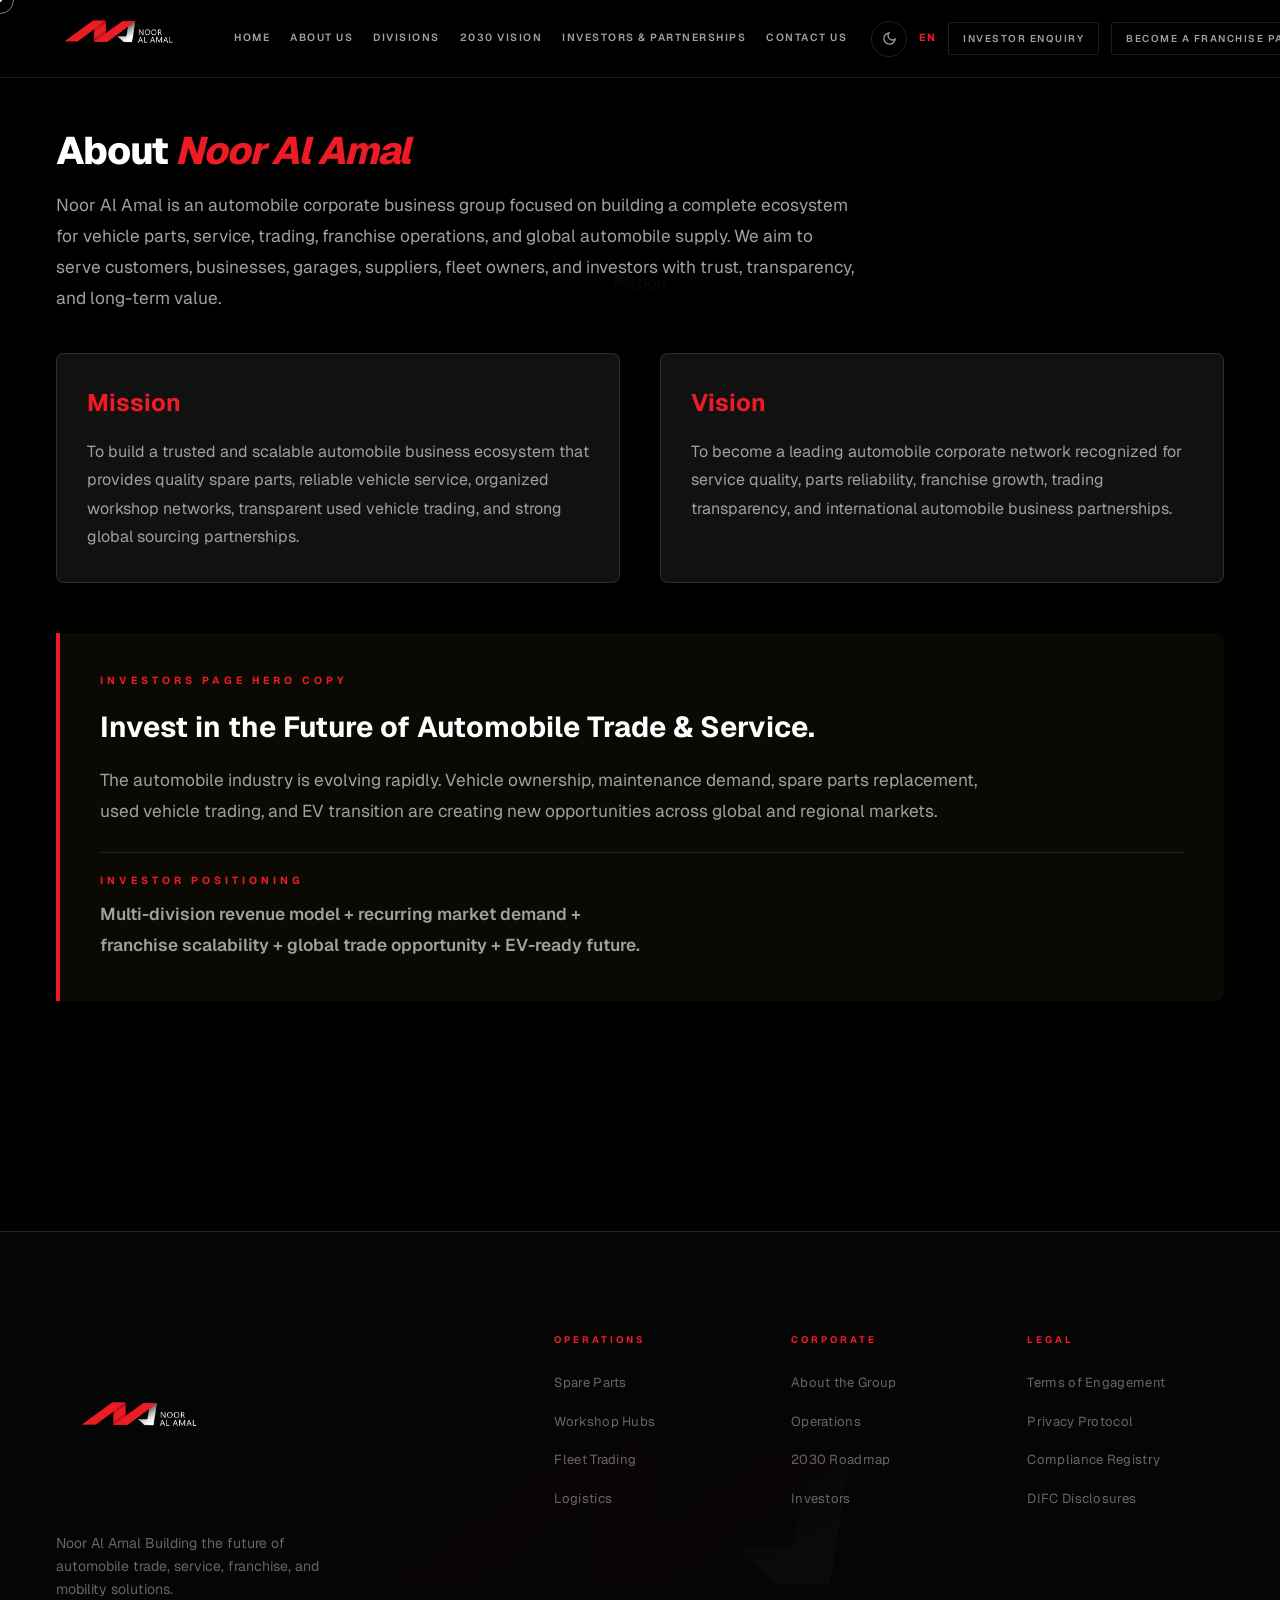
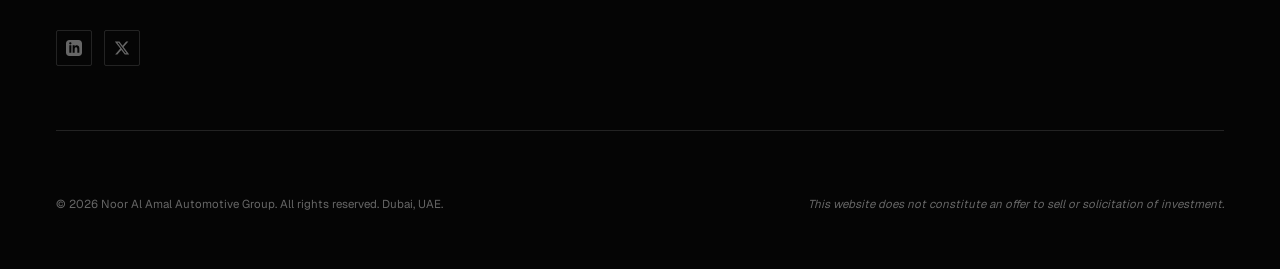
==== about.html @ 9d863a0e "contents" ====
<!DOCTYPE html>
<html lang="en" data-theme="dark">

<head>
    <meta charset="UTF-8">
    <meta name="viewport" content="width=device-width, initial-scale=1.0">
    <title>About Us | Noor Al Amal Automotive Group</title>
    <meta name="description"
        content="Noor Al Amal Automotive Group — an institutional-grade automotive enterprise. Spare parts, workshop, vehicle trading, and cross-border logistics. Dubai, UAE.">
    <meta name="keywords"
        content="Noor Al Amal, Automotive Group, Dubai UAE, Spare Parts, Workshop, Vehicle Trading, GCC Automotive, Investor Relations">
    <meta property="og:title" content="Noor Al Amal Automotive Group | Dubai, UAE">
    <meta property="og:description"
        content="Defining Automotive Excellence in the UAE — institutional-grade, investor-ready, GCC-scale.">
    <meta property="og:type" content="website">

    <!-- Google Fonts: Geist & Segoe UI Variable fallback -->
    <link rel="preconnect" href="https://fonts.googleapis.com">
    <link rel="preconnect" href="https://fonts.gstatic.com" crossorigin>
    <link href="https://fonts.googleapis.com/css2?family=Geist:wght@300;400;500;600;700;800&display=swap"
        rel="stylesheet">

    <!-- Bootstrap Icons -->
    <link rel="stylesheet" href="https://cdn.jsdelivr.net/npm/bootstrap-icons@1.11.3/font/bootstrap-icons.min.css">

    <link rel="stylesheet" href="https://cdn.jsdelivr.net/npm/swiper@11/swiper-bundle.min.css">

    <style>
        .hover-text-red {
            transition: color 0.3s;
        }

        .hover-text-red:hover {
            color: #ed1c24 !important;
            cursor: pointer;
        }
    </style>

    <link rel="stylesheet" href="css/style.css">

    <!-- Prevent flash of wrong theme -->
    <script>
        (function () {
            const t = localStorage.getItem('ana-theme') || 'dark';
            document.documentElement.setAttribute('data-theme', t);
        })();
    </script>
</head>

<body>

    <!-- Cursor -->
    <div id="cur-ring" class="cur-ring"></div>
    <div id="cur-dot" class="cur-dot"></div>

    <!-- Scroll Progress -->
    <div class="sprog">
        <div class="sprog-fill" id="sprog-fill"></div>
    </div>

    <!-- Fixed Watermark -->
    <div class="wm" aria-hidden="true"><img src="assets/images/noor logo svg-04.svg" alt="Logo"></div>

    <!-- ─────────────────────── NAVIGATION ─────────────────────── -->
    <header class="nav" id="nav">
        <div class="nav-inner">

            <a href="index.html" class="nav-logo" aria-label="Noor Al Amal Home">
                <img src="assets/images/noor-logo-dark.png" alt="ANA Logo" class="logo-mark dark-logo">
                <img src="assets/images/noor-logo-light.svg" alt="ANA Logo" class="logo-mark light-logo">
            </a>

            <nav class="nav-links" id="nav-links" role="navigation" aria-label="Main navigation">
                <a href="index.html" class="nl">Home</a>
                <a href="about.html" class="nl active">About Us</a>
                <a href="index.html#Divisions" class="nl">Divisions</a>
                <a href="index.html#excellence" class="nl">2030 Vision</a>
                <a href="index.html#investors" class="nl">Investors & Partnerships</a>
                <a href="index.html#contact" class="nl">Contact Us</a>
            </nav>

            <div class="nav-right">
                <button class="theme-btn" id="theme-btn" aria-label="Toggle theme">
                    <svg class="ic-moon" xmlns="http://www.w3.org/2000/svg" viewBox="0 0 24 24" width="15" height="15"
                        fill="none" stroke="currentColor" stroke-width="2">
                        <path d="M21 12.79A9 9 0 1 1 11.21 3 7 7 0 0 0 21 12.79z" />
                    </svg>
                    <svg class="ic-sun" xmlns="http://www.w3.org/2000/svg" viewBox="0 0 24 24" width="15" height="15"
                        fill="none" stroke="currentColor" stroke-width="2">
                        <circle cx="12" cy="12" r="5" />
                        <line x1="12" y1="1" x2="12" y2="3" />
                        <line x1="12" y1="21" x2="12" y2="23" />
                        <line x1="4.22" y1="4.22" x2="5.64" y2="5.64" />
                        <line x1="18.36" y1="18.36" x2="19.78" y2="19.78" />
                        <line x1="1" y1="12" x2="3" y2="12" />
                        <line x1="21" y1="12" x2="23" y2="12" />
                        <line x1="4.22" y1="19.78" x2="5.64" y2="18.36" />
                        <line x1="18.36" y1="5.64" x2="19.78" y2="4.22" />
                    </svg>
                </button>
                <div class="lang-sw" id="lang-sw">
                    <span class="l-active">EN</span>
                </div>
                <a href="index.html#investors" class="btn-nav">Investor Enquiry</a>
                <a href="index.html#contact" class="btn-nav">Become a Franchise Partner</a>
                <button class="burger" id="burger" aria-label="Menu" aria-expanded="false">
                    <span></span><span></span><span></span>
                </button>
            </div>

        </div>

        <!-- Mobile menu -->
        <div class="mob-menu" id="mob-menu" aria-hidden="true">
            <a href="index.html" class="mm-link">Home</a>
            <a href="about.html" class="mm-link">About Us</a>
            <a href="index.html#overview" class="mm-link">Overview</a>
            <a href="index.html#operations-about" class="mm-link">Operations</a>
            <a href="index.html#Divisions" class="mm-link">Divisions</a>
            <a href="index.html#excellence" class="mm-link">Performance</a>
            <a href="index.html#investors" class="mm-link">Investors & Partnerships</a>
            <a href="index.html#contact" class="mm-link">Contact</a>
            <div style="height: 1px; background: var(--border-2); margin: 10px 0;"></div>
            <a href="index.html#investors" class="mm-link">Investor Enquiry</a>
            <a href="index.html#contact" class="mm-link mm-cta">Become a Franchise Partner</a>
        </div>
    </header>

    <main style="min-height: 120vh; display: flex; flex-direction: column;">

        <!-- ═══════════════════════════════════════════════════════════
     ABOUT NOOR AL AMAL
═══════════════════════════════════════════════════════════ -->
        <section class="section about-sec section-pt-120" id="about" style="flex: 1;">
            <div class="container">
                <!-- About Us, Mission, Vision & Investors Added Section -->
                <div class="about-investors-content" style="margin-bottom: 80px;">
                    <div style="margin-bottom: 40px;">
                        <h2 class="sec-h2 "
                            style="font-size: clamp(2rem, 3vw, 2.8rem); margin-top: 10px; margin-bottom: 20px;">About
                            <em class="gold">Noor Al Amal</em>
                        </h2>
                        <p class="sec-body " style="max-width: 800px;">Noor Al Amal is an automobile corporate
                            business group focused on building a complete ecosystem for vehicle parts, service, trading,
                            franchise operations, and global automobile supply. We aim to serve customers, businesses,
                            garages, suppliers, fleet owners, and investors with trust, transparency, and long-term
                            value.</p>
                    </div>

                    <div style="display: flex; gap: 40px; flex-wrap: wrap; margin-bottom: 50px;">
                        <div class=" "
                            style="flex: 1; min-width: 300px; background: var(--card); border: 1px solid var(--border); border-radius: 8px; padding: 30px; box-shadow: 0 4px 20px rgba(0,0,0,0.2);">
                            <h3
                                style="color: var(--gold); font-size: 1.5rem; font-family: var(--f-display); margin-bottom: 15px;">
                                Mission</h3>
                            <p class="sec-body" style="font-size: 1rem;">To build a trusted and scalable automobile
                                business ecosystem that provides quality spare parts, reliable vehicle service,
                                organized workshop networks, transparent used vehicle trading, and strong global
                                sourcing partnerships.</p>
                        </div>
                        <div class=" "
                            style="flex: 1; min-width: 300px; background: var(--card); border: 1px solid var(--border); border-radius: 8px; padding: 30px; box-shadow: 0 4px 20px rgba(0,0,0,0.2);">
                            <h3
                                style="color: var(--gold); font-size: 1.5rem; font-family: var(--f-display); margin-bottom: 15px;">
                                Vision</h3>
                            <p class="sec-body" style="font-size: 1rem;">To become a leading automobile corporate
                                network recognized for service quality, parts reliability, franchise growth, trading
                                transparency, and international automobile business partnerships.</p>
                        </div>
                    </div>

                    <div class=" "
                        style="background: rgba(212, 175, 55, 0.05); border-left: 4px solid var(--gold); padding: 40px; border-radius: 0 8px 8px 0; margin-bottom: 40px;">
                        <div class="sec-label" style="margin-bottom: 15px;">Investors Page Hero Copy</div>
                        <h3 style="font-size: 1.8rem; font-family: var(--f-display); margin-bottom: 15px;">Invest in the
                            Future of Automobile Trade & Service.</h3>
                        <p class="sec-body" style="margin-bottom: 25px; max-width: 900px;">The automobile industry is
                            evolving rapidly. Vehicle ownership, maintenance demand, spare parts replacement, used
                            vehicle trading, and EV transition are creating new opportunities across global and regional
                            markets.</p>

                        <div style="padding-top: 20px; border-top: 1px solid rgba(255,255,255,0.1);">
                            <div class="sec-label" style="margin-bottom: 10px; color: var(--gold);">Investor Positioning
                            </div>
                            <p class="sec-body" style="font-weight: 600;">Multi-division revenue model + recurring
                                market demand + franchise scalability + global trade opportunity + EV-ready future.</p>
                        </div>
                    </div>
                </div>
            </div>
        </section>

    </main>

    <!-- ═══════════════════════════════════════════════════════════
     FOOTER
═══════════════════════════════════════════════════════════ -->
    <footer class="footer">
        <div class="footer-wm" aria-hidden="true"><img src="assets/images/logo.svg" alt="ANA Watermark"></div>
        <div class="container">
            <div class="footer-top">
                <div class="footer-brand">
                    <a href="index.html" class="nav-logo">
                        <img src="assets/images/noor-logo-dark.png" alt="ANA Logo" class="logo-mark dark-logo">
                        <img src="assets/images/noor-logo-light.svg" alt="ANA Logo" class="logo-mark light-logo">
                    </a>
                    <p class="footer-desc">Noor Al Amal Building the future of automobile trade, service, franchise,
                        and mobility solutions.
                    </p>
                    <div class="footer-socials">
                        <a href="#" aria-label="LinkedIn" class="soc">
                            <svg viewBox="0 0 24 24" width="16" height="16" fill="currentColor">
                                <path
                                    d="M19 0h-14c-2.761 0-5 2.239-5 5v14c0 2.761 2.239 5 5 5h14c2.762 0 5-2.239 5-5v-14c0-2.761-2.238-5-5-5zm-11 19h-3v-11h3v11zm-1.5-12.268c-.966 0-1.75-.79-1.75-1.764s.784-1.764 1.75-1.764 1.75.79 1.75 1.764-.783 1.764-1.75 1.764zm13.5 12.268h-3v-5.604c0-3.368-4-3.113-4 0v5.604h-3v-11h3v1.765c1.396-2.586 7-2.777 7 2.476v6.759z" />
                            </svg>
                        </a>
                        <a href="#" aria-label="X / Twitter" class="soc">
                            <svg viewBox="0 0 24 24" width="16" height="16" fill="currentColor">
                                <path
                                    d="M18.244 2.25h3.308l-7.227 8.26 8.502 11.24H16.17l-5.214-6.817L4.99 21.75H1.68l7.73-8.835L1.254 2.25H8.08l4.713 6.231zm-1.161 17.52h1.833L7.084 4.126H5.117z" />
                            </svg>
                        </a>
                    </div>
                </div>
                <div class="footer-links">
                    <div class="fc">
                        <h5>OPERATIONS</h5>
                        <ul>
                            <li><a href="#verticals">Spare Parts</a></li>
                            <li><a href="#verticals">Workshop Hubs</a></li>
                            <li><a href="#verticals">Fleet Trading</a></li>
                            <li><a href="#verticals">Logistics</a></li>
                        </ul>
                    </div>
                    <div class="fc">
                        <h5>CORPORATE</h5>
                        <ul>
                            <li><a href="#overview">About the Group</a></li>
                            <li><a href="#excellence">Operations</a></li>
                            <li><a href="#trajectory">2030 Roadmap</a></li>
                            <li><a href="#investors">Investors</a></li>
                        </ul>
                    </div>
                    <div class="fc">
                        <h5>LEGAL</h5>
                        <ul>
                            <li><a href="#">Terms of Engagement</a></li>
                            <li><a href="#">Privacy Protocol</a></li>
                            <li><a href="#">Compliance Registry</a></li>
                            <li><a href="#">DIFC Disclosures</a></li>
                        </ul>
                    </div>
                </div>
            </div>
            <div class="footer-bottom">
                <p>&copy; 2026 Noor Al Amal Automotive Group. All rights reserved. Dubai, UAE.</p>
                <p class="footer-legal">This website does not constitute an offer to sell or solicitation of investment.
                </p>
            </div>
        </div>
    </footer>
    <script src="https://cdn.jsdelivr.net/npm/@studio-freight/lenis@1.0.42/dist/lenis.min.js"></script>
    <script src="https://cdn.jsdelivr.net/npm/swiper@11/swiper-bundle.min.js"></script>
    <script src="https://cdn.jsdelivr.net/npm/chart.js"></script>
    <script src="js/main.js"></script>
</body>

</html>
---- css/style.css ----
/* ═══════════════════════════════════════════════════════════
   NOOR AL AMAL AUTOMOTIVE GROUP
   Premium Institutional Design System
   Reference: Toyota / BMW Group / Genesis / Lexus
═══════════════════════════════════════════════════════════ */

/* ─── GOOGLE FONTS FALLBACK IMPORT ─────────────────────── */
@import url('https://fonts.googleapis.com/css2?family=Inter:wght@300;400;500;600;700;800&family=Plus+Jakarta+Sans:wght@300;400;500;700;800&family=Manrope:wght@300;400;500;700;800&display=swap');

/* ─── DESIGN TOKENS ─────────────────────────────────────── */
:root {
    /* ── DARK THEME (DEFAULT) ── */
    --bg: #000000;
    /* Pure black */
    --bg2: #000000;
    --card: #111111;
    --glass: rgba(255, 255, 255, 0.04);
    --glass-b: rgba(255, 255, 255, 0.08);

    --text: #FFFFFF;
    --text-2: #A0A0A0;
    --text-3: #666666;

    --gold: #ED1C24;
    /* Red Pigment */
    --gold-d: #C1121C;
    /* Darker red */
    --gold-a: rgba(237, 28, 36, 0.15);
    --gold-aa: rgba(237, 28, 36, 0.08);

    --border: rgba(255, 255, 255, 0.12);
    --border-2: rgba(255, 255, 255, 0.06);

    /* Accent glows: red */
    --em: #ED1C24;
    --tl: #C1121C;
    --em-g: rgba(237, 28, 36, 0.6);
    --tl-g: rgba(193, 18, 28, 0.6);

    --chart-grad-1: #9e9e9e;
    --chart-grad-2: #ffffff;
    --cur-border: rgba(255, 255, 255, 0.5);
    --cur-bg: rgba(255, 255, 255, 0.1);

    /* Typography */
    --f-display: 'Geist', 'Segoe UI Variable', system-ui, sans-serif;
    --f-body: 'Geist', 'Segoe UI Variable', system-ui, sans-serif;

    /* Layout */
    --nav-h: 78px;
    --r: 2px;

    /* Easing */
    --ease: cubic-bezier(0.16, 1, 0.3, 1);
    --ease2: cubic-bezier(0.45, 0, 0.55, 1);
}

/* ─── LIGHT THEME ───────────────────────────────────────── */
[data-theme="light"] {
    --bg: #FFFFFF;
    --bg2: #F9F9FA;
    --card: #F2F3F5;
    --glass: rgba(255, 255, 255, 0.75);
    --glass-b: rgba(255, 255, 255, 0.9);

    --text: #111111;
    --text-2: #444444;
    --text-3: #888888;

    --border: rgba(0, 0, 0, 0.08);
    --border-2: rgba(0, 0, 0, 0.05);

    --em-g: rgba(237, 28, 36, 0.06);
    --tl-g: rgba(237, 28, 36, 0.04);

    --chart-grad-1: #888888;
    --chart-grad-2: #111111;
    --cur-border: rgba(17, 17, 17, 0.5);
    --cur-bg: rgba(17, 17, 17, 0.1);
}

/* ─── THEME TRANSITION ──────────────────────────────────── */
html {
    transition: background-color 0.45s ease;
}

body,
.nav,
.hero-bg,
.ov-sec,
.vt-sec,
.exc-sec,
.traj-sec,
.inv-sec,
.contact-sec,
.footer,
.kpi-card,
.tl-card,
.inv-panel,
.form-glass,
.ovs,
.oslide,
.vt-content-panel,
.oslide-body {
    transition: background-color 0.45s ease, border-color 0.4s ease, color 0.25s ease;
}

/* ─── BASE RESET ─────────────────────────────────────────── */
html.lenis, html.lenis body {
  height: auto;
}
.lenis.lenis-smooth {
  scroll-behavior: auto !important;
}
.lenis.lenis-smooth [data-lenis-prevent] {
  overscroll-behavior: contain;
}
.lenis.lenis-stopped {
  overflow: hidden;
}
.lenis.lenis-scrolling iframe {
  pointer-events: none;
}

*,
*::before,
*::after {
    box-sizing: border-box;
    margin: 0;
    padding: 0;
}

html {
    font-size: 16px;
    background: var(--bg);
    color: var(--text);
    font-family: var(--f-body);
    -webkit-font-smoothing: antialiased;
}

body {
    background: var(--bg);
    line-height: 1.6;
    overflow-x: hidden;
}

a {
    text-decoration: none;
    color: inherit;
}

ul {
    list-style: none;
}

button {
    font-family: inherit;
    cursor: pointer;
    border: none;
    background: none;
}

input,
select,
textarea {
    font-family: inherit;
}

img {
    display: block;
    max-width: 100%;
    height: auto;
}

::-webkit-scrollbar {
    width: 3px;
    height: 3px;
}

::-webkit-scrollbar-track {
    background: var(--bg);
}

::-webkit-scrollbar-thumb {
    background: var(--gold-d);
    border-radius: 2px;
}

[data-theme="light"] ::-webkit-scrollbar-thumb {
    background: rgba(0, 0, 0, 0.2);
}

/* ─── UTILITIES ──────────────────────────────────────────── */
.bi {
    font-size: 1.5em;
    /* Enlarges Bootstrap icons globally */
}

.gold {
    color: var(--gold);
}

.container {
    max-width: 1300px;
    margin: 0 auto;
    padding: 0 56px;
    position: relative;
    z-index: 3;
}

.section {
    padding: 150px 0;
    position: relative;
}

.sec-label {
    display: block;
    font-family: var(--f-display);
    font-size: 0.65rem;
    font-weight: 700;
    letter-spacing: 4px;
    text-transform: uppercase;
    color: var(--gold);
    margin-bottom: 16px;
}

.sec-h2 {
    font-family: var(--f-display);
    font-size: clamp(3rem, 5vw, 4.8rem);
    font-weight: 800;
    line-height: 1.05;
    letter-spacing: -0.03em;
    color: var(--text);
    margin-bottom: 22px;
}

.sec-body {
    font-size: 1.08rem;
    color: var(--text-2);
    line-height: 1.78;
    max-width: 560px;
}

/* ─── REVEAL ANIMATIONS ──────────────────────────────────── */
.reveal {
    opacity: 0;
    transform: translateY(36px);
    transition: opacity 1s var(--ease), transform 1s var(--ease);
}

.reveal.vis {
    opacity: 1;
    transform: translateY(0);
}

/* ─── BUTTONS ─────────────────────────────────────────────── */

/* Gold outline → gold fill on hover */
.btn-gold {
    display: inline-block;
    padding: 14px 36px;
    background: transparent;
    border: 2px solid var(--gold);
    color: var(--gold);
    font-family: var(--f-display);
    font-size: 0.72rem;
    font-weight: 700;
    letter-spacing: 2.5px;
    text-transform: uppercase;
    border-radius: var(--r);
    cursor: pointer;
    transition: background 0.3s ease, color 0.3s ease, box-shadow 0.3s ease, transform 0.2s ease;
    white-space: nowrap;
}

.btn-gold:hover {
    background: var(--gold);
    color: #000;
    box-shadow: 0 8px 32px rgba(237, 28, 36, 0.3);
    transform: translateY(-2px);
}

/* Ghost button */
.btn-ghost {
    display: inline-block;
    padding: 14px 36px;
    background: var(--glass);
    border: 1px solid var(--border-2);
    color: var(--text);
    font-family: var(--f-display);
    font-size: 0.72rem;
    font-weight: 600;
    letter-spacing: 2px;
    text-transform: uppercase;
    border-radius: var(--r);
    cursor: pointer;
    backdrop-filter: blur(8px);
    transition: border-color 0.25s, color 0.25s, background 0.25s, transform 0.2s;
}

.btn-ghost:hover {
    border-color: var(--gold);
    color: var(--gold);
    background: var(--gold-aa);
    transform: translateY(-2px);
}

/* Nav button */
.btn-nav {
    display: inline-block;
    padding: 8px 14px;
    border: 1px solid var(--border);
    color: var(--text-2);
    font-size: 0.62rem;
    font-weight: 600;
    letter-spacing: 1.5px;
    text-transform: uppercase;
    border-radius: var(--r);
    transition: border-color 0.2s, color 0.2s;
    white-space: nowrap;
}

.btn-nav:hover {
    border-color: var(--gold);
    color: var(--gold);
}

/* Text arrow link */
.btn-text-arrow {
    display: inline-flex;
    align-items: center;
    gap: 8px;
    font-size: 0.72rem;
    font-weight: 700;
    letter-spacing: 1.5px;
    text-transform: uppercase;
    color: var(--gold);
    border-bottom: 1px solid rgba(237, 28, 36, 0.35);
    /* Slight red instead of gold */
    padding-bottom: 3px;
    transition: border-color 0.2s, letter-spacing 0.2s;
}

.btn-text-arrow:hover {
    border-color: var(--gold);
    letter-spacing: 2px;
}

.btn-text-arrow span {
    transition: transform 0.2s;
}

.btn-text-arrow:hover span {
    transform: translateX(4px);
}

.btn-sub {
    width: 100%;
    text-align: center;
    padding: 16px;
}

/* ═══════════════════════════════════════════════════════════
   PRELOADER
═══════════════════════════════════════════════════════════ */
.preloader {
    position: fixed;
    inset: 0;
    background: #000;
    z-index: 9999;
    display: flex;
    align-items: center;
    justify-content: center;
    transition: opacity 0.85s ease, visibility 0.85s;
}

.preloader.gone {
    opacity: 0;
    visibility: hidden;
    pointer-events: none;
}

.pre-inner {
    text-align: center;
    width: 360px;
}

.pre-logo-mark {
    display: flex;
    align-items: center;
    justify-content: center;
    margin-bottom: 20px;
}

.pre-logo-hex {
    width: 80px;
    height: 80px;
    border: 1px solid rgba(237, 28, 36, 0.3);
    display: flex;
    align-items: center;
    justify-content: center;
    border-radius: var(--r);
    position: relative;
}

.pre-logo-hex::before {
    content: '';
    position: absolute;
    inset: -4px;
    border: 1px solid rgba(237, 28, 36, 0.1);
    border-radius: calc(var(--r) + 4px);
}

.pre-logo-hex {
    font-family: var(--f-display);
    font-size: 2.5rem;
    font-weight: 800;
    letter-spacing: 2px;
    color: var(--gold);
}

.pre-a,
.pre-a2 {
    color: var(--gold);
}

.pre-n {
    color: rgba(237, 28, 36, 0.5);
}

.pre-brand {
    font-family: var(--f-display);
    font-size: 0.85rem;
    font-weight: 800;
    letter-spacing: 6px;
    color: #fff;
    margin-bottom: 6px;
    text-transform: uppercase;
}

.pre-sub {
    font-size: 0.6rem;
    letter-spacing: 3px;
    color: #333;
    margin-bottom: 48px;
    text-transform: uppercase;
}

.pre-track {
    width: 100%;
    height: 1px;
    background: rgba(255, 255, 255, 0.05);
    margin-bottom: 14px;
    overflow: hidden;
}

.pre-fill {
    height: 100%;
    width: 0%;
    background: linear-gradient(90deg, var(--gold-d), var(--gold));
    transition: width 0.04s linear;
}

.pre-row {
    display: flex;
    justify-content: space-between;
    font-size: 0.6rem;
    letter-spacing: 2.5px;
    color: #333;
    text-transform: uppercase;
}

.pre-label {
    color: #222;
}

/* ═══════════════════════════════════════════════════════════
   CUSTOM CURSOR
═══════════════════════════════════════════════════════════ */
.cur-ring {
    width: 28px;
    height: 28px;
    border: 1px solid var(--cur-border);
    border-radius: 50%;
    position: fixed;
    pointer-events: none;
    z-index: 10000;
    transform: translate(-50%, -50%);
    transition: width 0.35s, height 0.35s, border-color 0.3s, background 0.3s;
    display: none;
}

.cur-dot {
    width: 4px;
    height: 4px;
    background: var(--text);
    border-radius: 50%;
    position: fixed;
    pointer-events: none;
    z-index: 10000;
    transform: translate(-50%, -50%);
    display: none;
}

@media (pointer:fine) {

    .cur-ring,
    .cur-dot {
        display: block;
    }

    * {
        cursor: none !important;
    }
}

.cur-ring.on {
    width: 46px;
    height: 46px;
    border-color: var(--text);
    background: var(--cur-bg);
}

/* ═══════════════════════════════════════════════════════════
   SCROLL PROGRESS
═══════════════════════════════════════════════════════════ */
.sprog {
    display: none;
    position: fixed;
    top: 0;
    left: 0;
    width: 100%;
    height: 2px;
    z-index: 9000;
    pointer-events: none;
}

.sprog-fill {
    height: 100%;
    width: 0%;
    background: linear-gradient(90deg, var(--gold-d), var(--gold));
}

/* ═══════════════════════════════════════════════════════════
   WATERMARK
═══════════════════════════════════════════════════════════ */
.wm {
    position: fixed;
    top: 50%;
    left: 50%;
    transform: translate(-50%, -50%);
    pointer-events: none;
    z-index: 0;
    user-select: none;
}

.wm img {
    height: min(28vw, 380px);
    width: auto;
    opacity: 0.032;
    mix-blend-mode: soft-light;
    display: block;
}

[data-theme="light"] .wm img {
    opacity: 0.045;
    mix-blend-mode: multiply;
}

/* ═══════════════════════════════════════════════════════════
   NAVIGATION
═══════════════════════════════════════════════════════════ */
.nav {
    position: fixed;
    top: 0;
    left: 0;
    width: 100%;
    height: var(--nav-h);
    z-index: 800;
    border-bottom: 1px solid var(--border);
    transition: height 0.4s var(--ease), background 0.5s ease,
        border-bottom 0.4s ease, backdrop-filter 0.5s ease;
}

.nav.glass-nav {
    height: 65px;
    background: rgba(10, 10, 10, 0.72);
    backdrop-filter: blur(24px) saturate(180%);
    border-bottom: 1px solid var(--border);
}

[data-theme="light"] .nav.glass-nav {
    background: rgba(247, 247, 245, 0.82);
    backdrop-filter: blur(24px) saturate(200%);
}

.nav-inner {
    width: 100%;
    margin: 0 auto;
    padding: 0 40px;
    height: 100%;
    display: flex;
    align-items: center;
    justify-content: space-between;
    gap: 24px;
}

/* Logo */
.nav-logo,
.footer .nav-logo {
    display: flex;
    align-items: center;
    /* gap: 14px; */
    flex-shrink: 0;
    text-decoration: none;

}

.logo-mark {
    height: 170px;
    width: auto;
    display: block;
    transition: transform 0.4s var(--ease);
}

.nav-logo .logo-mark {
    transform: none;
    transform-origin: left center;
}

.glass-nav .nav-logo .logo-mark {
    transform: none;
    height: 142px;
}

.light-logo {
    display: none;
}

[data-theme="light"] .light-logo {
    display: block;
}

[data-theme="light"] .dark-logo {
    display: none;
}

.logo-text {
    display: flex;
    flex-direction: column;
    line-height: 0.9;
}

.logo-text span {
    font-family: 'Montserrat', sans-serif;
    /* or your preferred font */
    font-size: 1.4rem;
    font-weight: 500;
    letter-spacing: 2px;
    color: var(--text);
    text-transform: uppercase;
}

[data-theme="dark"] .logo-text span {
    color: #fff;
}

[data-theme="light"] .logo-text span {
    color: #222;
}

.nav-logo-hex,
.footer .nav-logo-hex {
    width: 40px;
    height: 40px;
    border: 1.5px solid var(--gold);
    border-radius: var(--r);
    display: flex;
    align-items: center;
    justify-content: center;
    flex-shrink: 0;
}

.nav-logo-hex span,
.footer .nav-logo-hex span {
    font-family: var(--f-display);
    font-size: 1.35rem;
    font-weight: 800;
    color: var(--gold);
    line-height: 1;
}

.nav-logo-text,
.footer .nav-logo-text {
    display: flex;
    flex-direction: column;
    gap: 2px;
}

.nlb {
    font-family: var(--f-display);
    font-size: 0.75rem;
    font-weight: 800;
    letter-spacing: 2.5px;
    color: var(--text);
}

.nls {
    font-size: 0.5rem;
    letter-spacing: 2px;
    color: var(--text-3);
    text-transform: uppercase;
}

/* Nav links */
.nav-links {
    display: flex;
    align-items: center;
    gap: 20px;
}

.nl {
    font-family: var(--f-display);
    font-size: 0.65rem;
    font-weight: 600;
    letter-spacing: 1.5px;
    text-transform: uppercase;
    color: var(--text-2);
    position: relative;
    padding: 6px 0;
    transition: color 0.2s;
    white-space: nowrap;
}

.nl::after {
    content: '';
    position: absolute;
    bottom: 0;
    left: 0;
    width: 0;
    height: 1.5px;
    background: var(--gold);
    transition: width 0.3s var(--ease);
}

.nl:hover {
    color: var(--text);
}

.nl:hover::after {
    width: 100%;
}

.nav-right {
    display: flex;
    align-items: center;
    gap: 12px;
}

/* Theme toggle */
.theme-btn {
    width: 36px;
    height: 36px;
    border: 1px solid var(--border);
    border-radius: 50%;
    display: flex;
    align-items: center;
    justify-content: center;
    color: var(--text-2);
    transition: border-color 0.2s, color 0.2s, transform 0.3s;
}

.theme-btn:hover {
    border-color: var(--gold);
    color: var(--gold);
    transform: rotate(20deg);
}

.ic-sun {
    display: none;
}

[data-theme="light"] .ic-moon {
    display: none;
}

[data-theme="light"] .ic-sun {
    display: block;
}

/* Language switcher */
.lang-sw {
    display: flex;
    align-items: center;
    gap: 5px;
    font-family: var(--f-display);
    font-size: 0.65rem;
    font-weight: 700;
    letter-spacing: 1.5px;
    color: var(--text-3);
}

.l-active {
    color: var(--gold);
}


/* Burger */
.burger {
    display: none;
    flex-direction: column;
    gap: 5px;
    padding: 6px;
    flex-shrink: 0;
}

.burger span {
    display: block;
    width: 22px;
    height: 1.5px;
    background: var(--text);
    transition: transform 0.3s ease, opacity 0.3s ease;
}

.burger.active span:nth-child(1) {
    transform: rotate(45deg) translate(4.5px, 4.5px);
}

.burger.active span:nth-child(2) {
    opacity: 0;
}

.burger.active span:nth-child(3) {
    transform: rotate(-45deg) translate(4.5px, -4.5px);
}

/* Mobile menu */
.mob-menu {
    position: fixed;
    top: var(--nav-h);
    left: 0;
    width: 100%;
    background: rgba(10, 10, 10, 0.97);
    backdrop-filter: blur(24px);
    border-bottom: none;
    display: flex;
    flex-direction: column;
    padding: 0;
    max-height: 0;
    overflow: hidden;
    transition: max-height 0.5s var(--ease), padding 0.4s var(--ease);
    z-index: 790;
}

.mob-menu.open {
    max-height: calc(100vh - var(--nav-h));
    padding: 36px 56px 48px;
    border-bottom: 1px solid var(--border);
    overflow-y: auto;
}

[data-theme="light"] .mob-menu {
    background: rgba(247, 247, 245, 0.97);
}

.mm-link {
    font-family: var(--f-display);
    font-size: 1.4rem;
    font-weight: 700;
    letter-spacing: -0.01em;
    color: var(--text-2);
    padding: 14px 0;
    border-bottom: 1px solid var(--border-2);
    transition: color 0.2s;
}

.mm-link:hover {
    color: var(--gold);
}

.mm-cta {
    color: var(--gold);
    border-bottom: none;
    margin-top: 16px;
}

:root {
    --nav-height: 80px;
}

* {
    margin: 0;
    padding: 0;
    box-sizing: border-box;
}

.hero {
    min-height: 100vh;
    display: flex;
    align-items: center;
    position: relative;
    overflow: hidden;
    padding: var(--nav-height) 8% 0 8%;

    /* Background Gradient */
    background:
        linear-gradient(to bottom, transparent 70%, var(--bg) 100%),
        radial-gradient(circle at top right,
            rgba(255, 70, 0, 0.45),
            transparent 45%),
        radial-gradient(circle at bottom left,
            rgba(255, 70, 0, 0.2),
            transparent 45%),
        linear-gradient(135deg,
            #090909 0%,
            #130000 35%,
            #350000 70%,
            #5c0b01 100%);
}

[data-theme="light"] .hero {
    background:
        linear-gradient(to bottom, transparent 70%, var(--bg) 100%),
        linear-gradient(135deg, #e7e7e7 0%, #1f1f1f 100%);
}

/* Dark Overlay */
.hero-overlay {
    position: absolute;
    inset: 0;
    background:
        linear-gradient(to right,
            rgba(0, 0, 0, 0.85) 0%,
            rgba(0, 0, 0, 0.45) 40%,
            rgba(0, 0, 0, 0.05) 100%);
    z-index: 1;
}

[data-theme="light"] .hero-overlay {
    background:
        linear-gradient(to right,
            rgba(255, 255, 255, 0.95) 0%,
            rgba(255, 255, 255, 0.6) 40%,
            rgba(255, 255, 255, 0.1) 100%);
}

/* Hero Slideshow */
.hero-slideshow {
    position: absolute;
    top: 0;
    right: 0;
    bottom: 0;
    width: 55%;
    z-index: 1;
    overflow: hidden;
    pointer-events: none;
    -webkit-mask-image: linear-gradient(to right, transparent 0%, black 50%);
    mask-image: linear-gradient(to right, transparent 0%, black 50%);
}

@media (max-width: 768px) {
    .hero-slideshow {
        width: 100%;
        -webkit-mask-image: linear-gradient(to bottom, transparent 0%, black 60%);
        mask-image: linear-gradient(to bottom, transparent 0%, black 60%);
    }
}

.hero-slideshow .slide {
    position: absolute;
    inset: 0;
    background-size: cover;
    background-position: center;
    opacity: 0;
    animation: heroSlideshow 24s infinite;
    transform: scale(1);
}

.hero-slideshow .slide:nth-child(1) {
    animation-delay: 0s;
}

.hero-slideshow .slide:nth-child(2) {
    animation-delay: 6s;
}

.hero-slideshow .slide:nth-child(3) {
    animation-delay: 12s;
}

.hero-slideshow .slide:nth-child(4) {
    animation-delay: 18s;
}

@keyframes heroSlideshow {
    0% {
        opacity: 0;
        transform: scale(1);
    }

    10% {
        opacity: 0.5;
    }

    25% {
        opacity: 0.5;
    }

    35% {
        opacity: 0;
        transform: scale(1.05);
    }

    100% {
        opacity: 0;
        transform: scale(1.05);
    }
}

.hero-content {
    position: relative;
    z-index: 2;
    max-width: 700px;
    margin-left: 25px;
}

.hero-content h1 {
    color: white;
    font-size: clamp(1rem, 3vw, 3rem);
    line-height: 1.2;
    font-weight: 700;
    letter-spacing: -3px;
    transform: translateY(-40px);
}

[data-theme="light"] .hero-content h1 {
    color: #000000;
}

.hero-content h1 span {
    font-size: 0.45em;
    vertical-align: top;
}

.hero-content p {
    margin-top: 2rem;
    color: rgb(255, 255, 255);
    font-size: 1.2rem;
    line-height: 1.6;
    max-width: 600px;
}

.hero-actions {
    display: flex;
    flex-wrap: nowrap;
    justify-content: center;
    align-items: center;
    gap: 15px;
    margin-top: 40px;
}

.hero-actions a {
    white-space: nowrap;
}

.hero-actions .ha-btn-light {
    background: var(--text);
    color: var(--bg);
    font-weight: 700;
    border-color: var(--text);
}

.hero-actions .ha-btn-light:hover {
    background: transparent;
    color: var(--text);
}

.hero-actions .ha-btn-gold {
    background: var(--gold);
    color: var(--bg);
}

.hero-actions .ha-btn-gold:hover {
    background: transparent;
    color: var(--gold);
}

[data-theme="light"] .hero-content p {
    color: #444444;
}

@media (max-width: 768px) {
    .hero {
        background-position: 75% center;
        align-items: stretch;
        padding-top: 120px;
        padding-bottom: 60px;
    }

    .hero-content {
        display: flex;
        flex-direction: column;
        justify-content: space-between;
        width: 100%;
    }

    .hero-content h1 {
        font-size: clamp(2rem, 8vw, 3rem);
        letter-spacing: -1.5px;
        text-align: left;
        margin: 0;
    }

    .hero-content p {
        font-size: 0.9rem;
        text-align: center;
        margin: 0 auto;
    }
}



/* ═══════════════════════════════════════════════════════════
   OPERATIONAL CAROUSEL
═══════════════════════════════════════════════════════════ */
.ops-sec {
    padding-top: 60px;
    background: var(--bg2);
    overflow: hidden;
    position: relative;
}

.ops-sec::before {
    content: '';
    position: absolute;
    top: 0;
    left: 0;
    right: 0;
    height: 1px;
    background: linear-gradient(90deg, transparent, var(--border), transparent);
}

.ops-header {
    display: flex;
    justify-content: space-between;
    align-items: flex-end;
    margin-bottom: 16px;
}

/* Horizontal Scroll Wrappers */
.ops-horizontal-wrap {
    width: 100%;
    height: 100vh;
    display: flex;
    align-items: center;
    overflow: hidden;
}

.ops-horizontal-inner {
    position: relative;
    max-width: 1300px;
    margin: 0 auto;
    width: 100%;
    height: 100vh;
}

.oslide {
    position: absolute;
    top: 50%;
    left: 56px;
    transform: translateY(-50%);
    display: grid !important;
    grid-template-columns: 1fr 1fr;
    border: none;
    /* Removed border */
    background: black;
    height: 65vh;
    min-height: 520px;
    width: 80vw;
    max-width: 1100px;
    overflow: hidden;
    box-shadow: -15px 0 40px rgba(0, 0, 0, 0.7);
}

[data-theme="light"] .oslide {
    background: #ffffff !important;
    box-shadow: -15px 0 40px rgba(0, 0, 0, 0.08) !important;
    border: none !important;
    outline: none !important;
}

[data-theme="light"] .oslide-body {
    border: none !important;
    box-shadow: none !important;
    outline: none !important;
}

[data-theme="light"] .oslide-img {
    border: none !important;
    box-shadow: none !important;
    outline: none !important;
}

.oslide:first-child::before {
    content: '';
    position: absolute;
    top: 0;
    left: 0;
    width: 250px;
    height: 1px;
    background: linear-gradient(90deg, #ed1c24, transparent);
    z-index: 10;
}

.oslide:last-child::after {
    content: '';
    position: absolute;
    bottom: 0;
    right: 0;
    width: 350px;
    height: 1px;
    background: linear-gradient(90deg, transparent, #ed1c24);
    z-index: 10;
}

/* Cinematic image panels */
.oslide-img {
    width: 100%;
    height: 100%;
    object-fit: cover;
    transform: scale(0.9);

    position: relative;
    overflow: hidden;
}

.osi-overlay {
    position: absolute;
    inset: 0;
    background: linear-gradient(135deg, rgba(0, 0, 0, 0.5) 0%, rgba(0, 0, 0, 0.2) 100%);
    z-index: 1;
}

.osi-overlay img {
    width: 100%;
    height: 100%;
    object-fit: cover;
}

.osi-pattern {
    position: absolute;
    inset: 0;
    z-index: 0;
}

.osi-label {
    position: absolute;
    top: 24px;
    left: 24px;
    z-index: 2;
    font-family: var(--f-display);
    font-size: 0.6rem;
    font-weight: 700;
    letter-spacing: 3px;
    color: var(--gold);
    text-transform: uppercase;
    border: 1px solid rgba(237, 28, 36, 0.3);
    padding: 5px 12px;
    border-radius: 100px;
    background: rgba(10, 10, 10, 0.6);
    backdrop-filter: blur(8px);
}

/* Slide image atmospheres */
.osi-1 {
    background: #080C0A;
    background-image:
        radial-gradient(ellipse at 30% 40%, rgba(15, 61, 54, 0.7) 0%, transparent 55%),
        radial-gradient(ellipse at 75% 70%, rgba(237, 28, 36, 0.15) 0%, transparent 50%),
        repeating-linear-gradient(0deg, transparent, transparent 54px, rgba(237, 28, 36, 0.025) 54px, rgba(237, 28, 36, 0.025) 55px),
        repeating-linear-gradient(90deg, transparent, transparent 54px, rgba(237, 28, 36, 0.025) 54px, rgba(237, 28, 36, 0.025) 55px);
}

.osi-1::after {
    content: '◈';
    position: absolute;
    bottom: 24px;
    right: 28px;
    z-index: 0;
    font-size: 7rem;
    color: rgba(237, 28, 36, 0.06);
}

.osi-2 {
    background: #09090F;
    background-image:
        radial-gradient(ellipse at 60% 30%, rgba(18, 60, 68, 0.7) 0%, transparent 55%),
        radial-gradient(ellipse at 25% 75%, rgba(237, 28, 36, 0.12) 0%, transparent 50%),
        repeating-linear-gradient(60deg, transparent, transparent 40px, rgba(255, 255, 255, 0.012) 40px, rgba(255, 255, 255, 0.012) 41px);
}

.osi-2::after {
    content: '⚙';
    position: absolute;
    bottom: 24px;
    right: 28px;
    z-index: 0;
    font-size: 6rem;
    color: rgba(237, 28, 36, 0.06);
}

.osi-3 {
    background: #080C08;
    background-image:
        radial-gradient(ellipse at 40% 50%, rgba(15, 61, 54, 0.55) 0%, transparent 55%),
        radial-gradient(ellipse at 80% 20%, rgba(237, 28, 36, 0.18) 0%, transparent 50%);
}

.osi-3::after {
    content: '◆';
    position: absolute;
    bottom: 24px;
    right: 28px;
    z-index: 0;
    font-size: 6rem;
    color: rgba(237, 28, 36, 0.07);
}

.osi-4 {
    background: #080A0C;
    background-image:
        radial-gradient(ellipse at 50% 60%, rgba(18, 60, 68, 0.6) 0%, transparent 55%),
        radial-gradient(ellipse at 20% 20%, rgba(237, 28, 36, 0.12) 0%, transparent 50%),
        repeating-linear-gradient(90deg, transparent, transparent 70px, rgba(255, 255, 255, 0.01) 70px, rgba(255, 255, 255, 0.01) 71px);
}

.osi-4::after {
    content: '⊕';
    position: absolute;
    bottom: 24px;
    right: 28px;
    z-index: 0;
    font-size: 6rem;
    color: rgba(237, 28, 36, 0.07);
}

.osi-5 {
    background: #070A0F;
    background-image:
        radial-gradient(ellipse at 35% 35%, rgba(18, 60, 68, 0.65) 0%, transparent 55%),
        radial-gradient(ellipse at 70% 75%, rgba(237, 28, 36, 0.14) 0%, transparent 50%),
        repeating-linear-gradient(15deg, transparent, transparent 80px, rgba(255, 255, 255, 0.012) 80px, rgba(255, 255, 255, 0.012) 81px);
}

.osi-5::after {
    content: '↗';
    position: absolute;
    bottom: 24px;
    right: 28px;
    z-index: 0;
    font-size: 6rem;
    color: rgba(237, 28, 36, 0.07);
}

/* Slide content */
.oslide-body {
    padding: 56px 52px;
    display: flex;
    flex-direction: column;
    justify-content: space-between;
    gap: 0;
}

.oslide-tag {
    font-family: var(--f-display);
    font-size: 0.6rem;
    font-weight: 700;
    letter-spacing: 3px;
    text-transform: uppercase;
    color: var(--gold);
    display: block;
    margin-bottom: 16px;
}

.oslide-title {
    font-family: var(--f-display);
    font-size: clamp(1.8rem, 2.5vw, 2.6rem);
    font-weight: 800;
    line-height: 1.1;
    letter-spacing: -0.03em;
    color: var(--text);
    margin-bottom: 20px;
    flex: 1;
}

.oslide-text {
    font-size: 0.95rem;
    color: var(--text-2);
    line-height: 1.72;
    margin-bottom: 28px;
}



.oslide-metrics {
    display: flex;
    gap: 32px;
    padding: 24px 0;
    border-top: 1px solid var(--border);
    margin-bottom: 28px;
}

.osm {
    display: flex;
    flex-direction: column;
    gap: 4px;
}

.osm-n {
    font-family: var(--f-display);
    font-size: 1.5rem;
    font-weight: 800;
    color: var(--gold);
    letter-spacing: -0.02em;
}

.osm-l {
    font-size: 0.62rem;
    letter-spacing: 1.5px;
    text-transform: uppercase;
    color: var(--text-3);
}

/* Swiper pagination */
.ops-pag {
    margin-top: 32px !important;
    text-align: left !important;
}

.ops-pag .swiper-pagination-bullet {
    width: 28px;
    height: 2px;
    border-radius: 1px;
    opacity: 1;
    background: var(--border);
    margin: 0 4px !important;
}

.ops-pag .swiper-pagination-bullet-active {
    background: var(--gold);
    width: 52px;
}

/* ═══════════════════════════════════════════════════════════
   COMPANY OVERVIEW
═══════════════════════════════════════════════════════════ */
.ov-sec {
    background: var(--bg);
    overflow: hidden;
    min-height: 100vh;
    display: flex;
    align-items: center;
    padding: 40px 0;
}

.sec-glow-em {
    position: absolute;
    top: 10%;
    left: -10%;
    width: 50vw;
    height: 50vw;
    max-width: 600px;
    max-height: 600px;
    background: radial-gradient(circle, var(--em-g) 0%, transparent 70%);
    border-radius: 50%;
    pointer-events: none;
    z-index: 0;
}

.sec-glow-tl {
    position: absolute;
    top: 2%;
    right: -10%;
    width: 40vw;
    height: 40vw;
    max-width: 500px;
    max-height: 500px;
    background: radial-gradient(circle, var(--tl-g) 0%, transparent 70%);
    border-radius: 50%;
    pointer-events: none;
    z-index: 0;
}

.ov-layout {
    display: grid;
    grid-template-columns: 1.15fr 1fr;
    gap: 100px;
    align-items: stretch;
}

.ov-left {
    order: 2;
}

.ov-right {
    order: 1;
}

.ov-left .sec-body {
    margin-bottom: 40px;
}

.ov-stats {
    display: grid;
    grid-template-columns: 1fr 1fr;
    grid-auto-rows: 1fr;
    height: 100%;
    gap: 0;
    background: transparent;
    border: none;
}

@media (min-width: 1201px) {
    .ov-stats {
        margin-left: -32px;
    }
}

.ovs {
    background: var(--card);
    padding: 24px 28px;
    transition: background 0.25s;
    position: relative;
}

.ovs::before {
    content: "";
    position: absolute;
    inset: 0;
    pointer-events: none;

    --dash-color: var(--border);
    --dash-step: 14px;

    background-image:
        linear-gradient(to right, var(--dash-color) 50%, transparent 50%),
        linear-gradient(to right, var(--dash-color) 50%, transparent 50%),
        linear-gradient(to bottom, var(--dash-color) 50%, transparent 50%),
        linear-gradient(to bottom, var(--dash-color) 50%, transparent 50%);
    background-position: 0px top, 0px bottom, left 0px, right 0px;
    background-repeat: repeat-x, repeat-x, repeat-y, repeat-y;
    background-size: var(--dash-step) 1px, var(--dash-step) 1px, 1px var(--dash-step), 1px var(--dash-step);
    animation: moving-dashes 1s linear infinite;
    z-index: 1;
}

.ovs:hover {
    background: var(--bg2);
}

.ovs-n {
    font-family: var(--f-display);
    font-size: 3rem;
    font-weight: 800;
    line-height: 1;
    margin-bottom: 12px;
    letter-spacing: -0.03em;
}

.ovs-label {
    font-family: var(--f-display);
    font-size: 0.72rem;
    font-weight: 700;
    letter-spacing: 1.5px;
    color: var(--text);
    margin-bottom: 10px;
    text-transform: uppercase;
}

.ovs-body {
    font-size: 0.85rem;
    color: var(--text-2);
    line-height: 1.55;
}

/* ═══════════════════════════════════════════════════════════
   OUR DIVISIONS
═══════════════════════════════════════════════════════════ */
.divisions-sec {
    padding: 100px 0;
    background: var(--bg);
}

.div-header {
    font-family: var(--f-display);
    font-size: clamp(1.0rem, 2vw, 1.5rem);
    font-weight: 500;
    color: var(--text);
    margin-bottom: 40px;
    letter-spacing: -0.02em;
}

.div-list {
    display: flex;
    flex-direction: column;
}

.div-item {
    display: block;
    text-decoration: none;
    padding: 30px 0;
    border-top: 1px solid var(--border);
    transition: all 0.3s ease;
}

.div-item:last-child {
    border-bottom: 1px solid var(--border);
}

.div-item h3 {
    font-family: var(--f-display);
    font-size: clamp(2.5rem, 6vw, 3.5rem);
    font-weight: 700;
    color: var(--text);
    margin: 0;
    letter-spacing: -0.03em;
    transition: color 0.3s ease, transform 0.3s ease;
}

.div-item:hover h3 {
    color: var(--gold);
    transform: translateX(20px);
}

/* ═══════════════════════════════════════════════════════════
   BUSINESS VERTICALS
═══════════════════════════════════════════════════════════ */
.vt-sec {
    padding: 80px 0 0;
    background: var(--bg2);
    overflow: hidden;
}

.vt-sec>.container {
    padding-bottom: 80px;
}

.vt-row {
    display: grid;
    grid-template-columns: 1fr 1fr;
    min-height: 620px;
    border-top: 1px solid var(--border);
}

.vt-row-rev {
    direction: rtl;
}

.vt-row-rev>* {
    direction: ltr;
}

/* Image panels */
.vt-img-panel {
    position: relative;
    overflow: hidden;
    display: flex;
    align-items: flex-end;
    padding: 36px;
}

.vip-inner {
    position: absolute;
    inset: 0;
    z-index: 2;
    display: flex;
    flex-direction: column;
    justify-content: space-between;
    padding: 36px;
}

.vip-grid-pattern {
    position: absolute;
    inset: 0;
    z-index: 0;
    background-image:
        repeating-linear-gradient(0deg, transparent, transparent 55px, rgba(237, 28, 36, 0.03) 55px, rgba(237, 28, 36, 0.03) 56px),
        repeating-linear-gradient(90deg, transparent, transparent 55px, rgba(237, 28, 36, 0.03) 55px, rgba(237, 28, 36, 0.03) 56px);
}

.vip-grid-pattern img {
    width: 100%;
    height: 100%;
    object-fit: cover;
}

.vip-glow {
    position: absolute;
    inset: 0;
    z-index: 0;
}

.vip-tag {
    font-family: var(--f-display);
    font-size: 0.6rem;
    font-weight: 700;
    letter-spacing: 3px;
    text-transform: uppercase;
    color: var(--gold);
    border: 1px solid rgba(237, 28, 36, 0.3);
    padding: 6px 14px;
    border-radius: 100px;
    background: rgba(10, 10, 10, 0.65);
    backdrop-filter: blur(8px);
    width: fit-content;
    z-index: 1;
}

.vip-num {
    font-family: var(--f-display);
    font-size: 7rem;
    font-weight: 800;
    line-height: 1;
    letter-spacing: -0.05em;
    opacity: 0.12;
    z-index: 1;
    align-self: flex-end;
}

[data-theme="light"] .vip-num {
    opacity: 0.08;
}

.vip-1 {
    background: #08100D;
    background-image:
        radial-gradient(ellipse at 30% 50%, rgba(15, 61, 54, 0.8) 0%, transparent 60%),
        radial-gradient(ellipse at 80% 20%, rgba(237, 28, 36, 0.2) 0%, transparent 50%);
}

.vip-1 .vip-glow {
    background: radial-gradient(ellipse at 20% 70%, rgba(18, 60, 68, 0.5) 0%, transparent 60%);
}

.vip-2 {
    background: #080A10;
    background-image:
        radial-gradient(ellipse at 65% 35%, rgba(18, 60, 68, 0.8) 0%, transparent 60%),
        radial-gradient(ellipse at 20% 70%, rgba(237, 28, 36, 0.15) 0%, transparent 50%);
}

.vip-2 .vip-glow {
    background: radial-gradient(ellipse at 70% 60%, rgba(15, 61, 54, 0.4) 0%, transparent 55%);
}

.vip-3 {
    background: #090D09;
    background-image:
        radial-gradient(ellipse at 40% 40%, rgba(15, 61, 54, 0.7) 0%, transparent 60%),
        radial-gradient(ellipse at 75% 65%, rgba(237, 28, 36, 0.18) 0%, transparent 50%);
}

.vip-3 .vip-glow {
    background: radial-gradient(ellipse at 50% 20%, rgba(18, 60, 68, 0.45) 0%, transparent 55%);
}

.vip-4 {
    background: #080A0F;
    background-image:
        radial-gradient(ellipse at 55% 55%, rgba(18, 60, 68, 0.75) 0%, transparent 60%),
        radial-gradient(ellipse at 25% 25%, rgba(237, 28, 36, 0.16) 0%, transparent 50%);
}

.vip-4 .vip-glow {
    background: radial-gradient(ellipse at 30% 70%, rgba(15, 61, 54, 0.45) 0%, transparent 55%);
}

/* Content panels */
.vt-content-panel {
    display: flex;
    align-items: center;
    background: var(--bg);
}

.vt-row-rev .vt-content-panel {
    border-left: none;
}

.vcp-inner {
    padding: 80px 8vw;
    max-width: 600px;
}

.vcp-tag {
    display: block;
    font-family: var(--f-display);
    font-size: 0.6rem;
    font-weight: 700;
    letter-spacing: 3px;
    text-transform: uppercase;
    color: var(--gold);
    margin-bottom: 14px;
}

.vcp-h3 {
    font-family: var(--f-display);
    font-size: clamp(2.2rem, 3.5vw, 3rem);
    font-weight: 800;
    line-height: 1.05;
    letter-spacing: -0.035em;
    color: var(--text);
    margin-bottom: 20px;
}

.vcp-body {
    font-size: 0.97rem;
    color: var(--text-2);
    line-height: 1.75;
    margin-bottom: 32px;
}

.vcp-metrics {
    display: flex;
    gap: 28px;
    flex-wrap: wrap;
    padding: 28px 0;
    border-top: 1px solid var(--border);
    border-bottom: 1px solid var(--border);
    margin-bottom: 36px;
}

.vcm {
    display: flex;
    flex-direction: column;
    gap: 4px;
}

.vcm-n {
    font-family: var(--f-display);
    font-size: 1.5rem;
    font-weight: 800;
    color: var(--gold);
    letter-spacing: -0.02em;
}

.vcm-l {
    font-size: 0.6rem;
    letter-spacing: 1.5px;
    text-transform: uppercase;
    color: var(--text-3);
}

/* ═══════════════════════════════════════════════════════════
   OPERATIONAL EXCELLENCE
═══════════════════════════════════════════════════════════ */
.exc-sec {
    background: var(--bg);
    overflow: hidden;
}

.exc-hdr {
    display: flex;
    justify-content: space-between;
    align-items: flex-start;
    margin-bottom: 72px;
}

.exc-hdr-left {
    max-width: 560px;
}

.exc-hdr-left .sec-body {
    margin-top: 14px;
}

.exc-badge-inner {
    display: flex;
    flex-direction: column;
    align-items: flex-end;
    gap: 6px;
    padding: 20px 24px;
    border: 1px solid var(--border);
    background: var(--card);
}

.exc-live {
    display: flex;
    align-items: center;
    gap: 8px;
    font-family: var(--f-display);
    font-size: 0.6rem;
    font-weight: 700;
    letter-spacing: 3px;
    color: var(--gold);
    text-transform: uppercase;
}

.exc-dot {
    width: 6px;
    height: 6px;
    background: var(--gold);
    border-radius: 50%;
    animation: excpulse 2s ease infinite;
}

@keyframes excpulse {

    0%,
    100% {
        opacity: 0.3;
        transform: scale(0.8);
    }

    50% {
        opacity: 1;
        transform: scale(1.3);
    }
}

.exc-period {
    font-size: 0.6rem;
    letter-spacing: 2px;
    color: var(--text-3);
}

/* KPI Grid */
.kpi-grid {
    display: grid;
    grid-template-columns: repeat(4, 1fr);
    gap: 1px;
    background: var(--border);
    border: 1px solid var(--border);
    margin-bottom: 60px;
}

.kpi-card {
    background: var(--card);
    padding: 40px 32px;
    transition: background 0.25s;
}

.kpi-card:hover {
    background: var(--bg2);
}

.kpi-hdr {
    display: flex;
    justify-content: space-between;
    align-items: center;
    margin-bottom: 24px;
}

.kpi-lbl {
    font-size: 0.65rem;
    letter-spacing: 1.5px;
    text-transform: uppercase;
    color: var(--text-3);
    font-weight: 500;
}

.kpi-tag {
    font-size: 0.52rem;
    font-weight: 700;
    letter-spacing: 1.5px;
    text-transform: uppercase;
    padding: 3px 8px;
    border: 1px solid rgba(237, 28, 36, 0.25);
    color: var(--gold);
    border-radius: 1px;
}


.kpi-val {
    font-family: var(--f-display);
    font-size: 2.8rem;
    font-weight: 800;
    line-height: 1;
    letter-spacing: -0.03em;
    margin-bottom: 18px;
}

.kpi-bar-w {
    height: 2px;
    background: rgba(255, 255, 255, 0.05);
    margin-bottom: 18px;
    overflow: hidden;
    border-radius: 1px;
}

[data-theme="light"] .kpi-bar-w {
    background: rgba(0, 0, 0, 0.06);
}

.kpi-bar {
    height: 100%;
    width: 0%;
    background: linear-gradient(90deg, var(--gold-d), var(--gold));
    transition: width 1.8s var(--ease);
}

.kpi-desc {
    font-size: 0.83rem;
    color: var(--text-2);
    line-height: 1.6;
}

/* Bar chart card */
.exc-chart-card {
    background: var(--card);
    border: 1px solid var(--border);
    padding: 44px;
}

.ecc-hdr {
    display: flex;
    justify-content: space-between;
    align-items: center;
    padding-bottom: 22px;
    border-bottom: 1px solid var(--border);
    margin-bottom: 36px;
    font-family: var(--f-display);
    font-size: 0.65rem;
    letter-spacing: 2.5px;
    text-transform: uppercase;
    color: var(--text-3);
}

.ecc-chart {
    position: relative;
    height: 220px;
}

.ecc-bg {
    position: absolute;
    inset: 0;
    display: flex;
    flex-direction: column;
    justify-content: space-around;
}

.ecc-bg span {
    display: block;
    width: 100%;
    height: 1px;
    background: var(--border-2);
}

[data-theme="light"] .ecc-bg span {
    background: var(--border);
}

.ecc-bars {
    position: absolute;
    inset: 0;
    display: flex;
    align-items: flex-end;
    gap: 20px;
    border-bottom: 1px solid var(--border);
}

.ecc-bar-col {
    flex: 1;
    display: flex;
    flex-direction: column;
    align-items: center;
    height: 100%;
    justify-content: flex-end;
}

.ecc-bar-wrap {
    width: 100%;
    flex: 1;
    display: flex;
    align-items: flex-end;
}

.ecc-bar {
    width: 100%;
    height: var(--bh, 0%);
    background: linear-gradient(to top, var(--chart-grad-1), var(--chart-grad-2));
    border-radius: 2px 2px 0 0;
    position: relative;
    transition: height 1.8s var(--ease);
}

.ecc-bar span {
    position: absolute;
    top: -22px;
    left: 50%;
    transform: translateX(-50%);
    font-family: var(--f-display);
    font-size: 0.7rem;
    font-weight: 700;
    color: var(--text);
}

.ecc-bl {
    font-size: 0.65rem;
    color: var(--text-3);
    letter-spacing: 1px;
    margin-top: 12px;
    text-transform: uppercase;
}

/* ═══════════════════════════════════════════════════════════
   2030 TRAJECTORY
═══════════════════════════════════════════════════════════ */
.traj-sec {
    background: var(--bg2);
    overflow: hidden;
}

.tl-prog-wrap {
    position: relative;
    height: 2px;
    background: var(--border);
    margin-bottom: 56px;
    overflow: hidden;
}

.tl-prog {
    position: absolute;
    top: 0;
    left: 0;
    height: 100%;
    width: 0%;
    background: linear-gradient(90deg, var(--gold-d), var(--gold));
    transition: width 0.8s var(--ease);
}

.tl-grid {
    display: grid;
    grid-template-columns: repeat(5, 1fr);
    gap: 1px;
    background: var(--border);
    border: 1px solid var(--border);
}

.tl-node {
    background: var(--card);
    padding: 48px 36px;
    transition: background 0.25s;
}

.tl-node:hover {
    background: var(--bg);
}

.tl-dot-wrap {
    margin-bottom: 20px;
}

.tl-dot {
    width: 12px;
    height: 12px;
    border-radius: 50%;
    border: 2px solid rgba(237, 28, 36, 0.3);
    background: var(--card);
    transition: border-color 0.25s, background 0.25s;
}

.tl-node:hover .tl-dot {
    border-color: var(--gold);
}

.tl-dot-gold {
    border-color: var(--gold) !important;
    background: var(--gold) !important;
}

.tl-yr {
    font-family: var(--f-display);
    font-size: 1.5rem;
    font-weight: 800;
    letter-spacing: -0.02em;
    margin-bottom: 20px;
}

.tl-ph {
    font-family: var(--f-display);
    font-size: 0.58rem;
    font-weight: 700;
    letter-spacing: 3px;
    text-transform: uppercase;
    color: var(--text-3);
    display: block;
    margin-bottom: 12px;
}

.tl-ph-gold {
    color: var(--gold) !important;
}

.tl-h4 {
    font-family: var(--f-display);
    font-size: 1.3rem;
    font-weight: 800;
    letter-spacing: -0.02em;
    color: var(--text);
    margin-bottom: 12px;
}

.tl-card-gold .tl-h4 {
    color: var(--gold);
}

.tl-p {
    font-size: 0.88rem;
    color: var(--text-2);
    line-height: 1.65;
    margin-bottom: 20px;
}

.tl-card-gold {
    border-top: 2px solid var(--gold);
}

.tl-list {
    display: flex;
    flex-direction: column;
    gap: 8px;
}

.tl-list li {
    font-size: 0.78rem;
    color: var(--text-3);
    padding-left: 14px;
    position: relative;
    line-height: 1.4;
}

.tl-list li::before {
    content: '';
    position: absolute;
    left: 0;
    top: 7px;
    width: 4px;
    height: 4px;
    background: var(--gold-d);
    border-radius: 50%;
}

/* ─── BRANDS SLIDER ───────────────────────────────────────── */
.brands-sec {
    background: transparent;
    padding: 100px 0;
}

.brands-header {
    margin-bottom: 50px;
    padding-bottom: 40px;
    border-bottom: 1px solid rgba(0, 0, 0, 0.1);
}

[data-theme="dark"] .brands-header {
    border-bottom: 1px solid rgba(255, 255, 255, 0.1);
}

.brands-header h3 {
    font-family: var(--f-display);
    font-weight: 700;
    line-height: 1.2;
    letter-spacing: -0.02em;
    color: var(--text);
    text-align: start;
}

.brands-header {
    text-align: start;
    margin-bottom: 40px;
}

.brands-grid {
    display: grid;
    grid-template-columns: repeat(5, 1fr);
    gap: 20px;
}

.brand-box {
    aspect-ratio: 16 / 9;
    width: 100%;
    align-self: center;
    background: transparent;
    border: 1px solid rgba(0, 0, 0, 0.1);
    border-radius: 8px;
    display: flex;
    align-items: center;
    justify-content: center;
    transition: all 0.4s ease;
    padding: 20px;
}

@keyframes moving-dashes {
    0% {
        background-position: 0px top, 0px bottom, left 0px, right 0px;
    }

    100% {
        background-position: var(--dash-step) top, calc(var(--dash-step) * -1) bottom, left calc(var(--dash-step) * -1), right var(--dash-step);
    }
}

[data-theme="dark"] .brand-box {
    background: linear-gradient(135deg, #000000 0%, rgb(88, 2, 2) 100%);
    border: 1px solid rgba(255, 255, 255, 0.1);
}

.brand-text-box {
    grid-column: span 3;
    aspect-ratio: auto;
    background: transparent !important;
    border: 1px solid rgba(0, 0, 0, 0.1) !important;
    border-bottom: none !important;
    display: flex;
    align-items: center;
    justify-content: center;
    padding: 20px 60px;
    border-radius: 8px;
}

[data-theme="dark"] .brand-text-box {
    border-color: rgba(255, 255, 255, 0.1) !important;
    border-bottom: none !important;
}

@media (min-width: 1025px) {
    .start-col-2 {
        grid-column-start: 2;
    }
}

.brand-text-box p {
    color: var(--text);
    font-family: var(--f-body);
    font-size: clamp(1.1rem, 1.3vw, 1.4rem);
    line-height: 1.5;
    font-weight: 500;
    margin: 0;
    text-align: center;
    transition: color 0.4s ease;
}

.brand-text-box:hover {
    background: linear-gradient(135deg, #000000 0%, rgb(88, 2, 2) 100%) !important;
    border-color: var(--gold) !important;
}

.brand-text-box:hover p {
    color: #ffffff;
}

.brand-box:hover {
    transform: translateY(-5px);
    border-color: var(--gold);
    box-shadow: 0 10px 30px rgba(237, 28, 36, 0.15);
}

[data-theme="light"] .brand-box:hover {
    border-color: rgba(0, 0, 0, 0.1);
    box-shadow: none;
    background: transparent;
}

[data-theme="light"] .brand-text-box:hover {
    background: transparent !important;
    border-color: rgba(0, 0, 0, 0.1) !important;
}

[data-theme="light"] .brand-text-box:hover p {
    color: var(--text);
}

[data-theme="dark"] .brand-box:hover {
    background: #ffffff;
    border-color: var(--gold);
}

.brand-box img {
    width: 65%;
    height: 65%;
    object-fit: contain;
    filter: grayscale(100%) opacity(0.6);
    transition: all 0.4s ease;
}

[data-theme="dark"] .brand-box img {
    filter: brightness(0) invert(1) opacity(0.6);
}

.brand-box:hover img {
    filter: grayscale(0%) opacity(1);
}

[data-theme="dark"] .brand-box:hover img {
    filter: brightness(1) invert(0) opacity(1);
}

@media (max-width: 1024px) {
    .brands-grid {
        grid-template-columns: repeat(3, 1fr);
    }

    .brand-text-box {
        grid-column: 1 / -1;
    }
}

.mob-only-brand {
    display: none;
}

@media (max-width: 640px) {
    .brands-grid {
        grid-template-columns: repeat(4, 1fr);
        gap: 15px;
    }

    .brand-box {
        grid-column: span 2;
    }

    .brand-text-box {
        grid-column: 1 / -1 !important;
        order: 5;
    }

    .brand-box:nth-child(1) {
        order: 1;
    }

    .brand-box:nth-child(2) {
        order: 2;
    }

    .brand-box:nth-child(3) {
        order: 3;
    }

    .brand-box:nth-child(4) {
        order: 4;
    }

    .brand-box:nth-child(5) {
        order: 6;
    }

    .brand-box:nth-child(6) {
        order: 7;
    }

    .brand-box:nth-child(8) {
        order: 8;
    }

    .brand-box:nth-child(9) {
        order: 9;
        display: flex;
    }
}

@media (max-width: 1024px) {
    .brands-layout {
        flex-direction: column;
        align-items: stretch;
    }

    .brands-title-col {
        justify-content: space-between;
    }

    .brands-nav-right {
        display: none;
    }

    .brand-item {
        flex: 0 0 calc(33.333% - 14px);
    }
}

@media (max-width: 600px) {
    .brand-item {
        flex: 0 0 calc(50% - 10px);
    }
}

/* ═══════════════════════════════════════════════════════════
   CORE ADVANTAGES
═══════════════════════════════════════════════════════════ */
.adv-sec {
    background: var(--bg);
}

.adv-grid {
    display: grid;
    grid-template-columns: repeat(2, 1fr);
    gap: 30px;
    margin-top: 50px;
}

.adv-box {
    display: flex;
    align-items: flex-start;
    gap: 24px;
    padding: 35px;
    background: var(--card);
    border: 1px solid var(--border);
    border-radius: 12px;
    transition: transform 0.3s ease, border-color 0.3s ease;
}

.adv-box:hover {
    transform: translateY(-5px);
    border-color: var(--gold);
}

.adv-icon {
    width: 60px;
    height: 60px;
    flex-shrink: 0;
    background: var(--bg);
    border: 1px solid var(--border);
    border-radius: 12px;
    display: flex;
    align-items: center;
    justify-content: center;
    transition: background 0.3s ease;
}

.adv-box:hover .adv-icon {
    background: var(--gold-aa);
}

.adv-icon img {
    width: 32px;
    height: 32px;
    object-fit: contain;
}

.adv-content h4 {
    font-family: var(--f-display);
    font-size: 1.25rem;
    font-weight: 700;
    color: var(--gold);
    margin-bottom: 12px;
}

.adv-content p {
    font-size: 0.95rem;
    color: var(--text-2);
    line-height: 1.65;
}

@media (max-width: 900px) {
    .adv-grid {
        grid-template-columns: 1fr;
    }
}

/* ═══════════════════════════════════════════════════════════
   INVESTOR RELATIONS
═══════════════════════════════════════════════════════════ */
.inv-sec {
    background: var(--bg);
    overflow: hidden;
}

.inv-layout {
    display: grid;
    grid-template-columns: 1fr 1.05fr;
    gap: 90px;
    align-items: start;
}

.inv-left .sec-body {
    margin-bottom: 48px;
}

.scatter-icon {
    position: absolute;
    width: 80px;
    height: 80px;
    opacity: 0.3;
    pointer-events: none;
    z-index: 0;
    object-fit: contain;
    transition: transform 0.3s ease;
}

[data-theme="dark"] .scatter-icon {
    opacity: 1;
    filter: invert(1);
}

[data-theme="light"] .scatter-icon {
    opacity: 1;
    filter: none;
}

.inv-panel {
    background: var(--card);
    border: 1px solid var(--border);
    padding: 48px;
}

.inv-panel-top {
    display: flex;
    justify-content: space-between;
    align-items: center;
    font-family: var(--f-display);
    font-size: 0.68rem;
    letter-spacing: 2px;
    text-transform: uppercase;
    color: var(--text-3);
    padding-bottom: 22px;
    border-bottom: 1px solid var(--border);
    margin-bottom: 36px;
}

.inv-stats {
    display: grid;
    grid-template-columns: repeat(3, 1fr);
    gap: 1px;
    background: var(--border);
    border: 1px solid var(--border);
    margin-bottom: 36px;
}

.inv-st {
    background: var(--card);
    padding: 24px 20px;
}

.inv-st-n {
    font-family: var(--f-display);
    font-size: 1.5rem;
    font-weight: 800;
    letter-spacing: -0.03em;
    line-height: 1;
    margin-bottom: 6px;
}

.inv-st-l {
    font-size: 0.6rem;
    letter-spacing: 1.5px;
    text-transform: uppercase;
    color: var(--text-3);
}

.inv-chart-wrap {
    position: relative;
}

.inv-chart {
    width: 100%;
    height: 160px;
    display: block;
}

.i-line {
    stroke-dasharray: 1000;
    stroke-dashoffset: 1000;
    animation: ldraw 2.5s var(--ease) forwards;
    animation-delay: 0.4s;
}

@keyframes ldraw {
    to {
        stroke-dashoffset: 0;
    }
}

.inv-chart-labs {
    display: flex;
    justify-content: space-between;
    margin-top: 8px;
    font-size: 0.6rem;
    letter-spacing: 1px;
    color: var(--text-3);
}

/* ═══════════════════════════════════════════════════════════
   CORPORATE INQUIRY
═══════════════════════════════════════════════════════════ */
.contact-sec {
    background: var(--bg2);
}

.contact-layout {
    display: grid;
    grid-template-columns: 0.85fr 1.15fr;
    gap: 100px;
    align-items: start;
}

.contact-left .sec-body {
    margin-bottom: 0;
}

.btn-contact-action {
    flex: 1;
    min-width: 200px;
    padding: 20px;
    border: 1px solid rgba(255, 255, 255, 0.8);
    color: #ffffff;
    text-decoration: none;
    text-align: center;
    border-radius: 4px;
    font-size: 1.1rem;
    transition: all 0.3s;
}

.btn-contact-action:hover {
    border-color: var(--gold);
    color: var(--gold);
}

[data-theme="light"] .btn-contact-action {
    border-color: rgba(0, 0, 0, 0.2);
    color: var(--text);
}

[data-theme="light"] .btn-contact-action:hover {
    border-color: var(--gold);
    color: var(--gold);
}

.contact-cta-layout {
    width: 100%;
    margin: 0 auto;
    padding: 20px 0;
}

.contact-cta-header {
    display: grid;
    grid-template-columns: 1fr 1.1fr;
    gap: 40px;
    align-items: start;
    margin-bottom: 40px;
}

.contact-cta-header h2 {
    font-size: clamp(2rem, 3vw, 2.8rem);
    font-weight: 600;
    text-align: left;
    margin: 0;
    color: var(--text);
}

.contact-cta-header p {
    font-size: 1.1rem;
    color: var(--text-2);
    line-height: 1.6;
    text-align: left;
    margin: 0;
}

.contact-cta-buttons {
    display: grid;
    grid-template-columns: 1fr 1fr;
    gap: 20px;
    width: 100%;
}

.partners-grid {
    display: grid;
    grid-template-columns: repeat(3, 1fr);
    gap: 1px;
    background: var(--border-2);
    border: 1px solid var(--border-2);
    box-shadow: 0 4px 20px rgba(0,0,0,0.2);
    margin-bottom: 60px;
}

.partner-item {
    background: var(--card);
    padding: 20px 15px;
    text-align: center;
    color: var(--text-2);
    font-size: 1.05rem;
    transition: background 0.3s, color 0.3s;
}

[data-theme="dark"] .partner-item:hover {
    background: rgba(255,255,255,0.02);
    color: var(--gold);
}

[data-theme="light"] .partner-item:hover {
    background: rgba(0,0,0,0.02);
    color: var(--gold);
}

@media (max-width: 992px) {
    .partners-grid {
        grid-template-columns: repeat(2, 1fr);
    }
}

@media (max-width: 768px) {
    .contact-cta-header {
        grid-template-columns: 1fr;
        gap: 15px;
    }
    .contact-cta-buttons {
        grid-template-columns: 1fr;
    }
    .partners-grid {
        grid-template-columns: 1fr;
    }
}

.contact-info {
    margin-top: 48px;
    padding-top: 40px;
    border-top: 1px solid var(--border);
    display: flex;
    flex-direction: column;
    gap: 28px;
}

.ci-block {
    display: flex;
    flex-direction: column;
    gap: 8px;
}

.ci-label {
    font-family: var(--f-display);
    font-size: 0.58rem;
    font-weight: 700;
    letter-spacing: 3px;
    text-transform: uppercase;
    color: var(--gold);
}

.ci-block p {
    font-size: 0.9rem;
    color: var(--text-2);
    line-height: 1.65;
}

/* Glassmorphism form card */
.form-glass {
    background: var(--glass);
    border: 1px solid var(--border);
    backdrop-filter: blur(16px) saturate(180%);
    padding: 52px 48px;
    position: relative;
    overflow: hidden;
}

[data-theme="light"] .form-glass {
    background: rgba(255, 255, 255, 0.85);
    box-shadow: 0 20px 60px rgba(0, 0, 0, 0.06);
}

.form-glass::before {
    content: '';
    position: absolute;
    top: 0;
    left: 0;
    right: 0;
    height: 2px;
    background: linear-gradient(90deg, transparent, var(--gold), transparent);
    opacity: 0.6;
}

.fg-header {
    display: flex;
    justify-content: space-between;
    align-items: center;
    margin-bottom: 36px;
    padding-bottom: 22px;
    border-bottom: 1px solid var(--border);
}

.fg-title {
    font-family: var(--f-display);
    font-size: 0.78rem;
    font-weight: 700;
    letter-spacing: 2px;
    text-transform: uppercase;
    color: var(--text);
}

.fg-enc {
    display: flex;
    align-items: center;
    gap: 6px;
    font-size: 0.6rem;
    letter-spacing: 1.5px;
    color: var(--text-3);
}

.fld {
    display: flex;
    flex-direction: column;
    gap: 9px;
    margin-bottom: 22px;
}

.fld label {
    display: flex;
    justify-content: space-between;
    align-items: center;
    font-family: var(--f-display);
    font-size: 0.62rem;
    font-weight: 700;
    letter-spacing: 2.5px;
    text-transform: uppercase;
    color: var(--text-3);
}

.char-cnt {
    font-size: 0.58rem;
    color: var(--text-3);
    font-weight: 400;
}

.fld input,
.fld textarea {
    background: var(--bg);
    border: 1px solid var(--border-2);
    color: var(--text);
    padding: 14px 18px;
    font-size: 0.93rem;
    border-radius: var(--r);
    outline: none;
    transition: border-color 0.25s, box-shadow 0.25s;
}

[data-theme="light"] .fld input,
[data-theme="light"] .fld textarea {
    background: rgba(0, 0, 0, 0.02);
    border-color: rgba(0, 0, 0, 0.09);
}

.fld input::placeholder,
.fld textarea::placeholder {
    color: var(--text-3);
}

.fld input:focus,
.fld textarea:focus {
    border-color: var(--gold);
    box-shadow: 0 0 0 3px rgba(237, 28, 36, 0.08);
}

/* Select wrapper */
.sel-wrap {
    position: relative;
}

.sel-wrap select {
    width: 100%;
    background: var(--bg);
    border: 1px solid var(--border-2);
    color: var(--text);
    padding: 14px 40px 14px 18px;
    font-size: 0.93rem;
    border-radius: var(--r);
    outline: none;
    appearance: none;
    -webkit-appearance: none;
    transition: border-color 0.25s, box-shadow 0.25s;
    cursor: pointer;
}

[data-theme="light"] .sel-wrap select {
    background: rgba(0, 0, 0, 0.02);
    border-color: rgba(0, 0, 0, 0.09);
}

.sel-wrap select option {
    background: var(--card);
}

.sel-wrap select:focus {
    border-color: var(--gold);
    box-shadow: 0 0 0 3px rgba(237, 28, 36, 0.08);
}

.sel-ico {
    position: absolute;
    right: 16px;
    top: 50%;
    transform: translateY(-50%);
    pointer-events: none;
    color: var(--text-3);
}

.fld.err input,
.fld.err select,
.fld.err textarea {
    border-color: #C0392B;
}

.fld-err {
    font-size: 0.65rem;
    color: #E74C3C;
    display: none;
}

.fld.err .fld-err {
    display: block;
}

/* Success overlay */
.fg-success {
    position: absolute;
    inset: 0;
    background: var(--card);
    display: flex;
    flex-direction: column;
    align-items: center;
    justify-content: center;
    text-align: center;
    gap: 18px;
    opacity: 0;
    visibility: hidden;
    transition: opacity 0.5s, visibility 0.5s;
    padding: 60px;
}

.fg-success.show {
    opacity: 1;
    visibility: visible;
}

.fg-success h4 {
    font-family: var(--f-display);
    font-size: 1.7rem;
    font-weight: 800;
    letter-spacing: -0.03em;
    color: var(--gold);
}

.fg-success p {
    font-size: 0.9rem;
    color: var(--text-2);
    max-width: 280px;
    line-height: 1.6;
}

/* ═══════════════════════════════════════════════════════════
   FOOTER
═══════════════════════════════════════════════════════════ */
.footer {
    background: #050505;
    border-top: 1px solid var(--border);
    padding: 100px 0 56px;
    position: relative;
    overflow: hidden;
}

[data-theme="light"] .footer {
    background: #FFFFFF;
}

.footer-wm {
    position: absolute;
    top: 50%;
    left: 50%;
    transform: translate(-50%, -50%);
    pointer-events: none;
    user-select: none;
    z-index: 0;
}

.footer-wm img {
    height: min(62vw, 1000px);
    width: auto;
    opacity: 0.025;
    mix-blend-mode: soft-light;
    display: block;
}

[data-theme="light"] .footer-wm img {
    opacity: 0.04;
    mix-blend-mode: multiply;
}

.footer .nav-logo .logo-mark {
    height: 180px;
    max-width: none;
    transform: none;
}


.footer>.container {
    position: relative;
    z-index: 2;
}

.footer-top {
    display: grid;
    grid-template-columns: 1fr 1.6fr;
    gap: 80px;
    margin-bottom: 64px;
    padding-bottom: 64px;
    border-bottom: 1px solid var(--border);
}

.footer-desc {
    font-size: 0.88rem;
    color: var(--text-3);
    line-height: 1.65;
    margin: 20px 0 28px;
    max-width: 300px;
}

.footer-socials {
    display: flex;
    gap: 12px;
}

.soc {
    width: 36px;
    height: 36px;
    border: 1px solid var(--border);
    display: flex;
    align-items: center;
    justify-content: center;
    color: var(--text-3);
    border-radius: var(--r);
    transition: border-color 0.2s, color 0.2s;
}

.soc:hover {
    border-color: var(--gold);
    color: var(--gold);
}

.footer-links {
    display: grid;
    grid-template-columns: repeat(3, 1fr);
    gap: 40px;
}

.fc h5 {
    font-family: var(--f-display);
    font-size: 0.6rem;
    font-weight: 700;
    letter-spacing: 3px;
    color: var(--gold);
    margin-bottom: 22px;
    text-transform: uppercase;
}

.fc ul {
    display: flex;
    flex-direction: column;
    gap: 13px;
}

.fc a {
    font-size: 0.82rem;
    color: var(--text-3);
    letter-spacing: 0.3px;
    transition: color 0.2s;
}

.fc a:hover {
    color: var(--text);
}

.footer-bottom {
    display: flex;
    justify-content: space-between;
    align-items: center;
    flex-wrap: wrap;
    gap: 12px;
}

.footer-bottom p {
    font-size: 0.72rem;
    color: var(--text-3);
}

.footer-legal {
    font-style: italic;
}

/* ═══════════════════════════════════════════════════════════
   RESPONSIVE
═══════════════════════════════════════════════════════════ */
@media (max-width: 1200px) {
    .ov-layout {
        grid-template-columns: 1fr;
        gap: 60px;
    }

    .ov-left {
        order: 1;
    }

    .ov-right {
        order: 2;
    }

    .inv-layout {
        grid-template-columns: 1fr;
        gap: 60px;
    }

    .contact-layout {
        grid-template-columns: 1fr;
        gap: 60px;
    }

    .vt-row {
        grid-template-columns: 1fr;
    }

    .vt-row-rev {
        direction: ltr;
    }

    .vt-content-panel {
        border-left: none !important;
        border-right: none !important;
        border-top: 1px solid var(--border);
    }

    .vt-img-panel {
        min-height: 380px;
    }

    .tl-grid {
        grid-template-columns: repeat(2, 1fr);
    }

    .kpi-grid {
        grid-template-columns: repeat(2, 1fr);
    }

    .footer-top {
        grid-template-columns: 1fr;
        gap: 50px;
    }

    .exc-hdr {
        flex-direction: column;
        gap: 24px;
    }

    .ops-header {
        flex-direction: column;
        align-items: flex-start;
        gap: 24px;
    }
}

@media (max-width: 900px) {
    :root {
        --nav-h: 68px;
    }

    .nav-links {
        display: none;
    }

    .btn-nav {
        display: none;
    }

    .burger {
        display: flex;
    }

    .container {
        padding: 0 28px;
    }

    .section {
        padding: 100px 0;
    }

    .nav-inner {
        padding: 0 28px;
    }

    .nav-logo {
        margin-left: -16px;
    }

    .mob-menu {
        top: var(--nav-h);
    }

    .mob-menu.open {
        padding: 32px 28px 44px;
    }

    .hero-h1 {
        font-size: clamp(44px, 10vw, 72px);
    }

    .hero-stats-inner {
        flex-direction: column;
    }

    .hs {
        border-right: none;
        border-bottom: 1px solid var(--border-2);
    }

    .hs:last-child {
        border-bottom: none;
    }

    .oslide {
        grid-template-columns: 1fr;
        grid-template-rows: 260px 1fr;
        height: 75vh;
        min-height: 620px;
        width: 80vw;
        left: 28px;
    }

    .oslide-img {
        min-height: 260px;
        height: 100%;
    }

    .oslide-body {
        border-left: none;
        border-top: 1px solid var(--border);
        padding: 40px 32px;
    }

    .vcp-inner {
        padding: 56px 8vw;
    }

    .tl-grid {
        grid-template-columns: 1fr;
    }

    .kpi-grid {
        grid-template-columns: 1fr;
    }

    .inv-stats {
        grid-template-columns: 1fr;
    }

    .footer-links {
        grid-template-columns: repeat(2, 1fr);
    }

    .footer-bottom {
        flex-direction: column;
        text-align: center;
    }

    .form-glass {
        padding: 36px 24px;
    }

    .scroll-ind {
        display: none;
    }

    .hero-blockquote {
        display: none;
    }
}

@media (max-width: 640px) {
    .hero-actions {
        flex-direction: column;
    }

    .hero-actions .btn-gold,
    .hero-actions .btn-ghost {
        text-align: center;
    }

    .ov-stats {
        grid-template-columns: 1fr;
    }

    .ovs-n {
        font-size: 2rem;
        margin-bottom: 8px;
    }

    .ovs-label {
        font-size: 0.55rem;
        margin-bottom: 8px;
    }

    .ovs-body {
        font-size: 0.75rem;
    }

    .footer-links {
        grid-template-columns: 1fr;
    }

    .exc-chart-card {
        padding: 24px;
    }

    .ecc-hdr {
        flex-direction: column;
        align-items: flex-start;
        gap: 12px;
    }

    .ecc-chart {
        overflow-x: auto;
        overflow-y: hidden;
        -webkit-overflow-scrolling: touch;
        scrollbar-width: none;
        padding-top: 30px;
    }

    .ecc-chart::-webkit-scrollbar {
        display: none;
    }

    .ecc-bars {
        position: relative;
        min-width: 480px;
        height: 180px;
        gap: 12px;
    }

    .ecc-bg {
        width: max(100%, 480px);
    }

    .oslide-body {
        padding: 32px 24px;
    }

    .vcp-inner {
        padding: 44px 8vw;
    }

    .section {
        padding: 60px 0;
    }

    .sec-h2 {
        font-size: clamp(1.6rem, 6vw, 2rem);
    }

    .sec-body,
    .vcp-body,
    .tl-p,
    .kpi-desc {
        font-size: 0.75rem;
    }

    .kpi-lbl {
        font-size: 0.5rem;
    }

    .kpi-tag {
        font-size: 0.42rem;
    }

    .vcp-h3,
    .oslide-title,
    .tl-h4 {
        font-size: clamp(1.1rem, 4.5vw, 1.3rem);
        margin-bottom: 10px;
    }

    .oslide-text {
        font-size: 0.75rem;
        margin-bottom: 16px;
    }

    .oslide-tag {
        font-size: 0.5rem;
        margin-bottom: 8px;
    }

    .oslide-metrics {
        padding: 12px 0;
        margin-bottom: 12px;
    }

    .osm-n {
        font-size: 1rem;
    }

    .osm-l {
        font-size: 0.45rem;
    }

    .kpi-val,
    .vcm-n,
    .inv-st-n {
        font-size: 1.8rem;
    }

    .vip-num {
        font-size: 4rem;
    }

    .inv-panel {
        padding: 24px;
    }

    .inv-stats {
        grid-template-columns: 1fr;
    }

    .inv-st {
        padding: 18px;
    }

    .btn-gold,
    .btn-ghost {
        white-space: normal;
        padding: 14px 20px;
        letter-spacing: 1.5px;
    }
}

/* ==========================================================================
   RESPONSIVE SPACING UTILITIES
   ========================================================================== */

/* Hero replacements */
.hero-badge-container {
    display: inline-block;
    border: 1px solid var(--border);
    border-radius: 50px;
    padding: 8px 20px;
    margin-bottom: 154px;
}

.hero-title-main {
    font-family: var(--f-display);
    font-weight: 700;
    letter-spacing: 0;
    margin-bottom: 100px;
}

/* Standalone Contact Page */
.standalone-page-sec {
    padding-top: 160px;
    padding-bottom: 100px;
    min-height: 100vh;
}

/* Section Spacers */
.section-pt-120 {
    padding-top: 120px;
}

.section-pt-100 {
    padding-top: 100px;
}

.section-pt-80 {
    padding-top: 80px;
}

.section-pb-120 {
    padding-bottom: 120px;
}

@media (max-width: 768px) {
    .hero-badge-container {
        margin-bottom: 40px;
    }

    .hero-title-main {
        margin-bottom: 30px;
    }

    .standalone-page-sec {
        padding-top: 100px;
        padding-bottom: 60px;
        min-height: auto;
    }

    .section-pt-120 {
        padding-top: 80px !important;
    }

    .section-pt-100 {
        padding-top: 60px !important;
    }

    .section-pt-80 {
        padding-top: 40px !important;
    }

    .section-pb-120 {
        padding-bottom: 80px !important;
    }
}
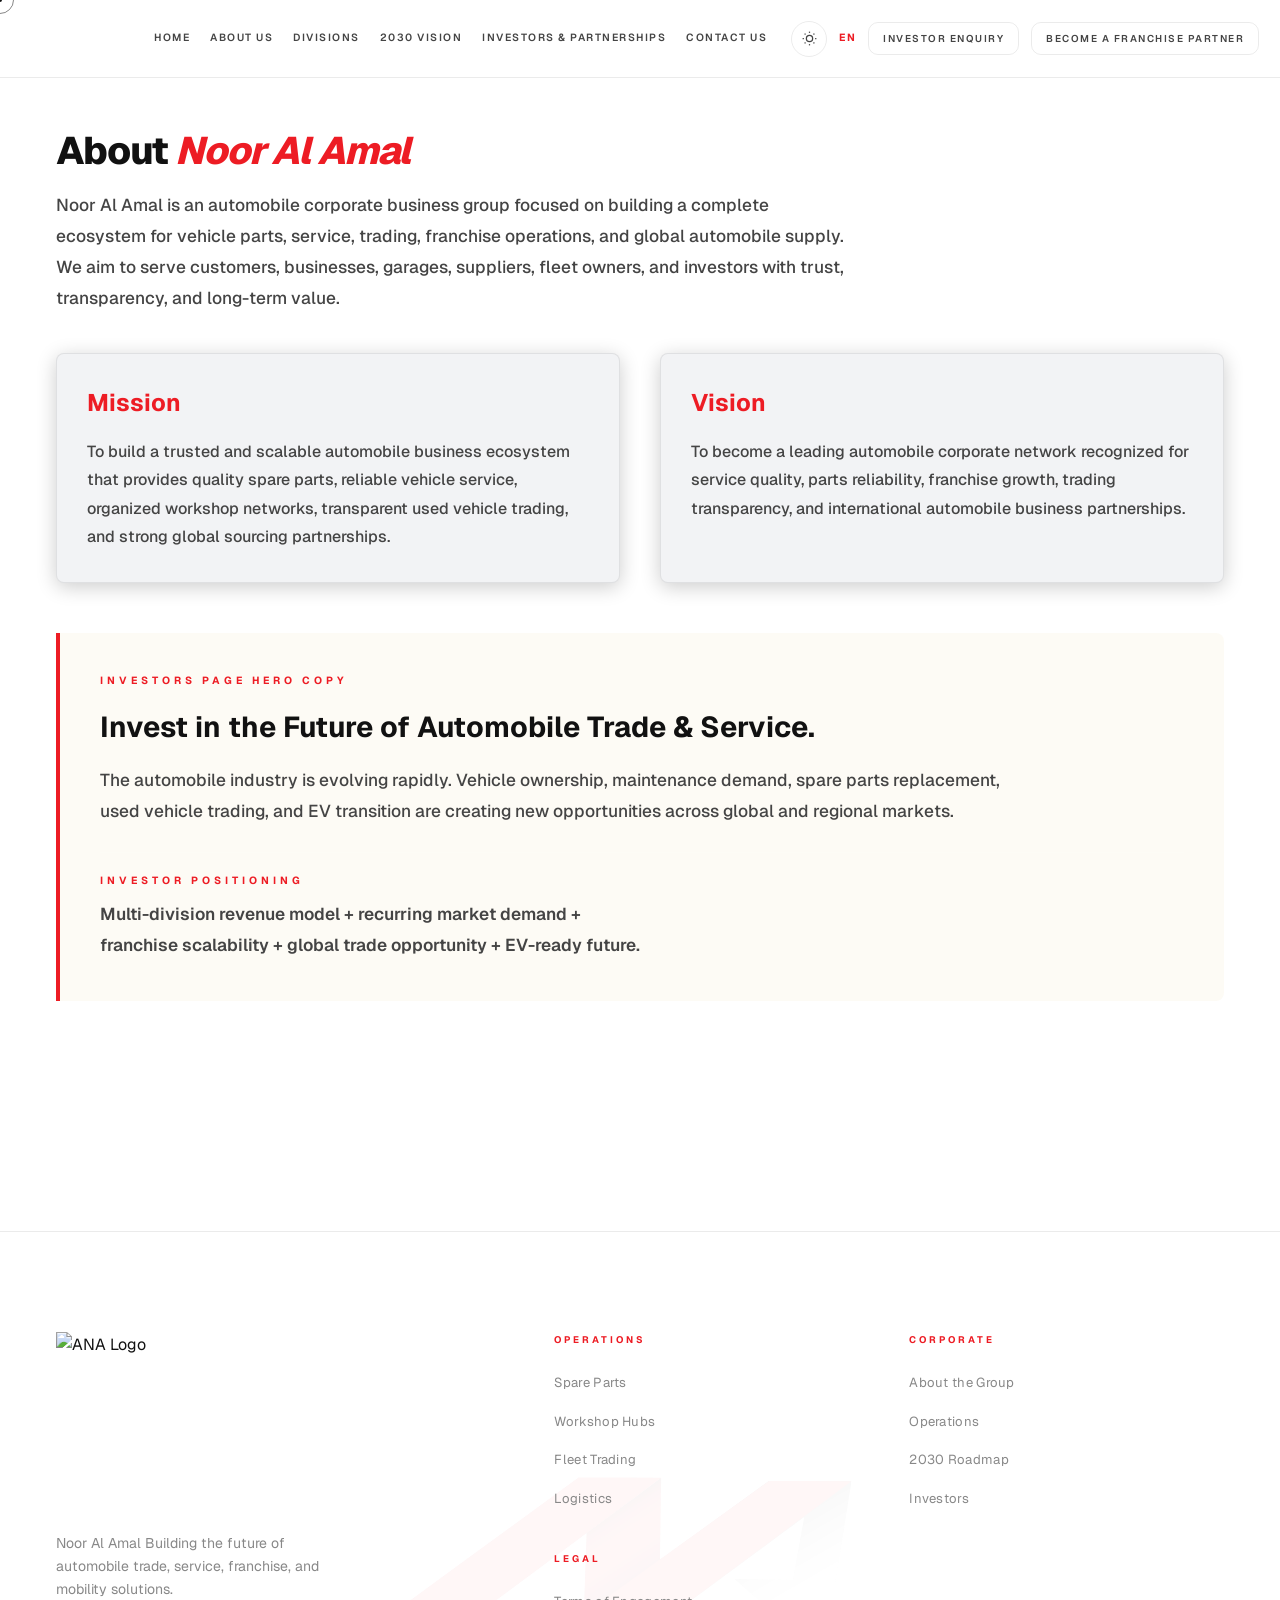
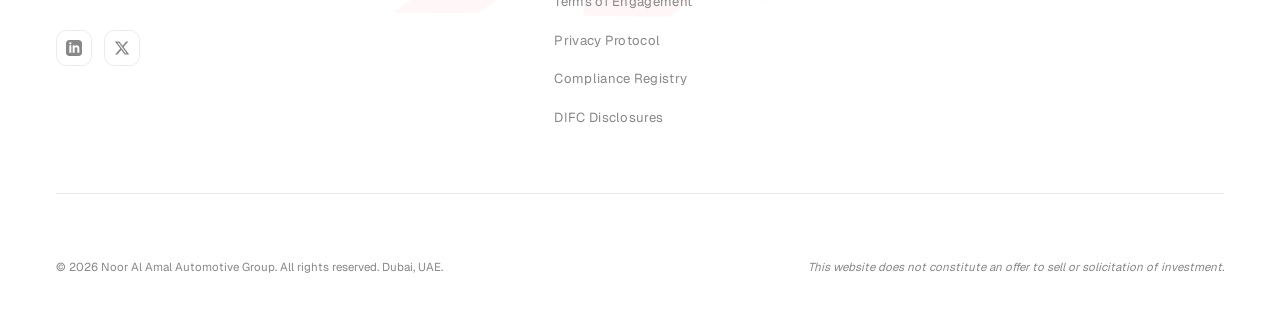
==== commit 349240db: "fixed" ====
--- a/about.html
+++ b/about.html
@@ -1,5 +1,5 @@
 <!DOCTYPE html>
-<html lang="en" data-theme="dark">
+<html lang="en" data-theme="light">
 
 <head>
     <meta charset="UTF-8">
@@ -41,7 +41,7 @@
     <!-- Prevent flash of wrong theme -->
     <script>
         (function () {
-            const t = localStorage.getItem('ana-theme') || 'dark';
+            const t = localStorage.getItem('ana-theme') || 'light';
             document.documentElement.setAttribute('data-theme', t);
         })();
     </script>
@@ -114,12 +114,10 @@
         <div class="mob-menu" id="mob-menu" aria-hidden="true">
             <a href="index.html" class="mm-link">Home</a>
             <a href="about.html" class="mm-link">About Us</a>
-            <a href="index.html#overview" class="mm-link">Overview</a>
-            <a href="index.html#operations-about" class="mm-link">Operations</a>
             <a href="index.html#Divisions" class="mm-link">Divisions</a>
-            <a href="index.html#excellence" class="mm-link">Performance</a>
+            <a href="index.html#excellence" class="mm-link">2030 Vision</a>
             <a href="index.html#investors" class="mm-link">Investors & Partnerships</a>
-            <a href="index.html#contact" class="mm-link">Contact</a>
+            <a href="index.html#contact" class="mm-link">Contact Us</a>
             <div style="height: 1px; background: var(--border-2); margin: 10px 0;"></div>
             <a href="index.html#investors" class="mm-link">Investor Enquiry</a>
             <a href="index.html#contact" class="mm-link mm-cta">Become a Franchise Partner</a>
--- a/css/style.css
+++ b/css/style.css
@@ -48,7 +48,7 @@
 
     /* Layout */
     --nav-h: 78px;
-    --r: 2px;
+    --r: 10px;
 
     /* Easing */
     --ease: cubic-bezier(0.16, 1, 0.3, 1);
@@ -58,7 +58,7 @@
 /* ─── LIGHT THEME ───────────────────────────────────────── */
 [data-theme="light"] {
     --bg: #FFFFFF;
-    --bg2: #F9F9FA;
+    --bg2: #FFFFFF;
     --card: #F2F3F5;
     --glass: rgba(255, 255, 255, 0.75);
     --glass-b: rgba(255, 255, 255, 0.9);
@@ -77,6 +77,17 @@
     --chart-grad-2: #111111;
     --cur-border: rgba(17, 17, 17, 0.5);
     --cur-bg: rgba(17, 17, 17, 0.1);
+}
+
+[data-theme="light"] section,
+[data-theme="light"] .section {
+    border-top: none !important;
+    border-bottom: none !important;
+    background-color: #FFFFFF !important;
+}
+
+[data-theme="light"] .ops-sec::before {
+    display: none !important;
 }
 
 /* ─── THEME TRANSITION ──────────────────────────────────── */
@@ -106,20 +117,25 @@
 }
 
 /* ─── BASE RESET ─────────────────────────────────────────── */
-html.lenis, html.lenis body {
-  height: auto;
-}
+html.lenis,
+html.lenis body {
+    height: auto;
+}
+
 .lenis.lenis-smooth {
-  scroll-behavior: auto !important;
-}
+    scroll-behavior: auto !important;
+}
+
 .lenis.lenis-smooth [data-lenis-prevent] {
-  overscroll-behavior: contain;
-}
+    overscroll-behavior: contain;
+}
+
 .lenis.lenis-stopped {
-  overflow: hidden;
-}
+    overflow: hidden;
+}
+
 .lenis.lenis-scrolling iframe {
-  pointer-events: none;
+    pointer-events: none;
 }
 
 *,
@@ -236,6 +252,7 @@
 
 .sec-body {
     font-size: 1.08rem;
+    font-weight: 500;
     color: var(--text-2);
     line-height: 1.78;
     max-width: 560px;
@@ -594,6 +611,15 @@
     backdrop-filter: blur(24px) saturate(200%);
 }
 
+.nav.menu-open {
+    background: rgba(10, 10, 10, 0.97);
+    border-bottom: 1px solid var(--border);
+}
+
+[data-theme="light"] .nav.menu-open {
+    background: rgba(247, 247, 245, 0.97);
+}
+
 .nav-inner {
     width: 100%;
     margin: 0 auto;
@@ -1061,6 +1087,9 @@
 
 .hero-actions a {
     white-space: nowrap;
+    width: 100%;
+    max-width: 260px;
+    text-align: center;
 }
 
 .hero-actions .ha-btn-light {
@@ -1105,14 +1134,15 @@
     }
 
     .hero-content h1 {
-        font-size: clamp(2rem, 8vw, 3rem);
-        letter-spacing: -1.5px;
+        font-size: clamp(1.5rem, 6vw, 2.2rem);
+        letter-spacing: -1px;
         text-align: left;
         margin: 0;
+        transform: translateY(0);
     }
 
     .hero-content p {
-        font-size: 0.9rem;
+        font-size: 0.75rem;
         text-align: center;
         margin: 0 auto;
     }
@@ -1493,13 +1523,17 @@
 
 .ov-layout {
     display: grid;
-    grid-template-columns: 1.15fr 1fr;
-    gap: 100px;
-    align-items: stretch;
+    grid-template-columns: 1fr 1fr;
+    gap: 8vw;
+    align-items: center;
 }
 
 .ov-left {
     order: 2;
+    text-align: right;
+    display: flex;
+    flex-direction: column;
+    align-items: flex-end;
 }
 
 .ov-right {
@@ -1508,6 +1542,7 @@
 
 .ov-left .sec-body {
     margin-bottom: 40px;
+    text-align: right;
 }
 
 .ov-stats {
@@ -1518,11 +1553,13 @@
     gap: 0;
     background: transparent;
     border: none;
+    border-radius: var(--r);
+    overflow: hidden;
 }
 
 @media (min-width: 1201px) {
     .ov-stats {
-        margin-left: -32px;
+        margin-left: 0;
     }
 }
 
@@ -1531,6 +1568,11 @@
     padding: 24px 28px;
     transition: background 0.25s;
     position: relative;
+    display: flex;
+    flex-direction: column;
+    align-items: center;
+    justify-content: center;
+    text-align: center;
 }
 
 .ovs::before {
@@ -1630,6 +1672,10 @@
 .div-item:hover h3 {
     color: var(--gold);
     transform: translateX(20px);
+}
+
+.div-list:hover .div-item:not(:hover) {
+    opacity: 0.3;
 }
 
 /* ═══════════════════════════════════════════════════════════
@@ -1873,55 +1919,89 @@
     margin-top: 14px;
 }
 
-.exc-badge-inner {
+.exc-layout {
+    display: grid;
+    grid-template-columns: 35% 1fr;
+    gap: 60px;
+    align-items: stretch;
+    margin-bottom: 60px;
+}
+
+.red-line {
+    width: 30px;
+    height: 3px;
+    background-color: var(--gold);
+    margin: 18px 0;
+}
+
+.exc-cards {
+    display: grid;
+    grid-template-columns: repeat(6, 1fr);
+    gap: 20px;
+}
+
+.exc-card:nth-child(1),
+.exc-card:nth-child(2),
+.exc-card:nth-child(3) {
+    grid-column: span 2;
+}
+
+.exc-card:nth-child(4),
+.exc-card:nth-child(5) {
+    grid-column: span 3;
+}
+
+.exc-card {
+    background: var(--bg2);
+    border: 1px solid var(--border);
+    border-radius: 16px;
+    border-bottom: 4px solid #ee2020;
+    padding: 30px 24px;
     display: flex;
     flex-direction: column;
-    align-items: flex-end;
-    gap: 6px;
-    padding: 20px 24px;
-    border: 1px solid var(--border);
-    background: var(--card);
-}
-
-.exc-live {
+    text-align: left;
+    transition: transform 0.3s ease, box-shadow 0.3s ease;
+    box-shadow: 0 4px 20px rgba(0, 0, 0, 0.05);
+}
+
+.exc-card:hover {
+    transform: translateY(-5px);
+    box-shadow: 0 8px 30px rgba(0, 0, 0, 0.2);
+}
+
+.exc-icon-wrapper {
+    width: 44px;
+    height: 44px;
+    border-radius: 50%;
+    background: rgba(238, 32, 32, 0.1);
     display: flex;
     align-items: center;
-    gap: 8px;
-    font-family: var(--f-display);
-    font-size: 0.6rem;
-    font-weight: 700;
-    letter-spacing: 3px;
-    color: var(--gold);
-    text-transform: uppercase;
-}
-
-.exc-dot {
-    width: 6px;
-    height: 6px;
-    background: var(--gold);
-    border-radius: 50%;
-    animation: excpulse 2s ease infinite;
-}
-
-@keyframes excpulse {
-
-    0%,
-    100% {
-        opacity: 0.3;
-        transform: scale(0.8);
-    }
-
-    50% {
-        opacity: 1;
-        transform: scale(1.3);
-    }
-}
-
-.exc-period {
-    font-size: 0.6rem;
-    letter-spacing: 2px;
-    color: var(--text-3);
-}
+    justify-content: center;
+    margin-bottom: 16px;
+}
+
+.exc-icon-wrapper i {
+    font-size: 1.4rem;
+    color: #ee2020;
+}
+
+.exc-card-num {
+    font-family: var(--f-display);
+    font-size: 2.8rem;
+    font-weight: 800;
+    color: #ee2020;
+    margin-bottom: 12px;
+    line-height: 1;
+}
+
+.exc-card-text {
+    font-size: 0.95rem;
+    font-weight: 600;
+    text-align: right;
+    color: var(--text);
+    line-height: 1.5;
+}
+
 
 /* KPI Grid */
 .kpi-grid {
@@ -2004,107 +2084,142 @@
     line-height: 1.6;
 }
 
-/* Bar chart card */
-.exc-chart-card {
-    background: var(--card);
-    border: 1px solid var(--border);
-    padding: 44px;
-}
-
-.ecc-hdr {
-    display: flex;
-    justify-content: space-between;
-    align-items: center;
-    padding-bottom: 22px;
-    border-bottom: 1px solid var(--border);
-    margin-bottom: 36px;
-    font-family: var(--f-display);
-    font-size: 0.65rem;
-    letter-spacing: 2.5px;
-    text-transform: uppercase;
-    color: var(--text-3);
-}
-
-.ecc-chart {
-    position: relative;
-    height: 220px;
-}
-
-.ecc-bg {
-    position: absolute;
-    inset: 0;
-    display: flex;
-    flex-direction: column;
-    justify-content: space-around;
-}
-
-.ecc-bg span {
-    display: block;
-    width: 100%;
-    height: 1px;
-    background: var(--border-2);
-}
-
-[data-theme="light"] .ecc-bg span {
-    background: var(--border);
-}
-
-.ecc-bars {
-    position: absolute;
-    inset: 0;
-    display: flex;
-    align-items: flex-end;
-    gap: 20px;
-    border-bottom: 1px solid var(--border);
-}
-
-.ecc-bar-col {
-    flex: 1;
-    display: flex;
-    flex-direction: column;
-    align-items: center;
-    height: 100%;
-    justify-content: flex-end;
-}
-
-.ecc-bar-wrap {
-    width: 100%;
-    flex: 1;
-    display: flex;
-    align-items: flex-end;
-}
-
-.ecc-bar {
-    width: 100%;
-    height: var(--bh, 0%);
-    background: linear-gradient(to top, var(--chart-grad-1), var(--chart-grad-2));
-    border-radius: 2px 2px 0 0;
-    position: relative;
-    transition: height 1.8s var(--ease);
-}
-
-.ecc-bar span {
-    position: absolute;
-    top: -22px;
-    left: 50%;
-    transform: translateX(-50%);
-    font-family: var(--f-display);
-    font-size: 0.7rem;
-    font-weight: 700;
-    color: var(--text);
-}
-
-.ecc-bl {
-    font-size: 0.65rem;
-    color: var(--text-3);
-    letter-spacing: 1px;
-    margin-top: 12px;
-    text-transform: uppercase;
-}
 
 /* ═══════════════════════════════════════════════════════════
    2030 TRAJECTORY
 ═══════════════════════════════════════════════════════════ */
+/* 
+   2030 TRAJECTORY HOVER
+*/
+.traj-card-hover {
+    transition: transform 0.3s ease, box-shadow 0.3s ease;
+}
+
+.traj-card-hover:hover {
+    transform: translateY(-8px);
+    box-shadow: 0 12px 24px rgba(0, 0, 0, 0.15);
+}
+
+[data-theme="dark"] .traj-card-hover:hover {
+    box-shadow: 0 12px 24px rgba(255, 255, 255, 0.05);
+}
+
+/* Target Card Interactive Hover */
+.traj-card-target {
+    background: var(--bg2);
+    border: 1px solid var(--border);
+    border-radius: 8px;
+    text-align: center;
+    display: flex;
+    flex-direction: column;
+    overflow: hidden;
+    position: relative;
+    transition: all 0.3s ease;
+}
+
+.traj-card-target .target-top-block {
+    padding: 30px 20px 20px;
+    display: flex;
+    justify-content: center;
+    margin-bottom: 0;
+    background: transparent;
+    transition: all 0.3s ease;
+}
+
+.traj-card-target .target-circle {
+    width: 60px;
+    height: 60px;
+    border-radius: 50%;
+    border: 1px solid rgba(176, 35, 35, 0.2);
+    background: rgba(176, 35, 35, 0.05);
+    display: flex;
+    align-items: center;
+    justify-content: center;
+    font-size: 1.5rem;
+    font-weight: 800;
+    color: #b02323;
+    font-family: var(--f-display);
+    transition: all 0.3s ease;
+    margin: 0 auto;
+}
+
+.traj-card-target .target-separator {
+    position: absolute;
+    top: 50%;
+    left: 0;
+    right: 0;
+    height: 1px;
+    background: var(--border);
+    z-index: 1;
+    transition: all 0.3s ease;
+}
+
+.traj-card-target .target-label {
+    position: relative;
+    z-index: 2;
+    background: var(--bg2);
+    padding: 0 10px;
+    font-size: 0.7rem;
+    letter-spacing: 2px;
+    color: #b02323;
+    font-weight: 600;
+    transition: all 0.3s ease;
+}
+
+.traj-card-target .target-title {
+    font-size: 1.1rem;
+    font-weight: 700;
+    margin-bottom: 15px;
+    line-height: 1.3;
+    color: var(--text);
+    transition: all 0.3s ease;
+}
+
+.traj-card-target p {
+    display: -webkit-box;
+    -webkit-line-clamp: 2;
+    -webkit-box-orient: vertical;
+    overflow: hidden;
+}
+
+/* Target Card Hover States */
+.traj-card-target:hover {
+    border: 2px solid #b02323;
+    background: var(--card);
+    transform: translateY(-8px);
+    box-shadow: 0 12px 24px rgba(0, 0, 0, 0.15);
+}
+
+[data-theme="dark"] .traj-card-target:hover {
+    box-shadow: 0 12px 24px rgba(255, 255, 255, 0.05);
+}
+
+.traj-card-target:hover .target-top-block {
+    background: #b02323;
+}
+
+.traj-card-target:hover .target-circle {
+    width: 70px;
+    height: 70px;
+    background: white;
+    border: 2px solid white;
+    font-size: 1.8rem;
+}
+
+.traj-card-target:hover .target-separator {
+    background: rgba(176, 35, 35, 0.3);
+}
+
+.traj-card-target:hover .target-label {
+    color: #b02323;
+    background: var(--card);
+}
+
+.traj-card-target:hover .target-title {
+    color: #b02323;
+    font-weight: 800;
+}
+
 .traj-sec {
     background: var(--bg2);
     overflow: hidden;
@@ -2274,12 +2389,12 @@
     display: grid;
     grid-template-columns: repeat(5, 1fr);
     gap: 20px;
+    grid-auto-rows: 1fr;
 }
 
 .brand-box {
-    aspect-ratio: 16 / 9;
     width: 100%;
-    align-self: center;
+    height: 100%;
     background: transparent;
     border: 1px solid rgba(0, 0, 0, 0.1);
     border-radius: 8px;
@@ -2307,20 +2422,18 @@
 
 .brand-text-box {
     grid-column: span 3;
-    aspect-ratio: auto;
     background: transparent !important;
     border: 1px solid rgba(0, 0, 0, 0.1) !important;
-    border-bottom: none !important;
     display: flex;
     align-items: center;
     justify-content: center;
     padding: 20px 60px;
     border-radius: 8px;
+    height: 100%;
 }
 
 [data-theme="dark"] .brand-text-box {
     border-color: rgba(255, 255, 255, 0.1) !important;
-    border-bottom: none !important;
 }
 
 @media (min-width: 1025px) {
@@ -2413,15 +2526,19 @@
     .brands-grid {
         grid-template-columns: repeat(4, 1fr);
         gap: 15px;
+        grid-auto-rows: auto;
     }
 
     .brand-box {
         grid-column: span 2;
+        height: auto;
+        aspect-ratio: 4 / 3;
     }
 
     .brand-text-box {
         grid-column: 1 / -1 !important;
         order: 5;
+        padding: 24px;
     }
 
     .brand-box:nth-child(1) {
@@ -2710,8 +2827,9 @@
 }
 
 .btn-contact-action:hover {
+    background-color: var(--gold);
     border-color: var(--gold);
-    color: var(--gold);
+    color: #ffffff;
 }
 
 [data-theme="light"] .btn-contact-action {
@@ -2720,8 +2838,9 @@
 }
 
 [data-theme="light"] .btn-contact-action:hover {
+    background-color: var(--gold);
     border-color: var(--gold);
-    color: var(--gold);
+    color: #ffffff;
 }
 
 .contact-cta-layout {
@@ -2750,7 +2869,7 @@
     font-size: 1.1rem;
     color: var(--text-2);
     line-height: 1.6;
-    text-align: left;
+    text-align: right;
     margin: 0;
 }
 
@@ -2764,30 +2883,60 @@
 .partners-grid {
     display: grid;
     grid-template-columns: repeat(3, 1fr);
-    gap: 1px;
-    background: var(--border-2);
-    border: 1px solid var(--border-2);
-    box-shadow: 0 4px 20px rgba(0,0,0,0.2);
+    gap: 60px;
     margin-bottom: 60px;
 }
 
-.partner-item {
-    background: var(--card);
-    padding: 20px 15px;
-    text-align: center;
-    color: var(--text-2);
-    font-size: 1.05rem;
-    transition: background 0.3s, color 0.3s;
-}
-
-[data-theme="dark"] .partner-item:hover {
-    background: rgba(255,255,255,0.02);
-    color: var(--gold);
-}
-
-[data-theme="light"] .partner-item:hover {
-    background: rgba(0,0,0,0.02);
-    color: var(--gold);
+.partner-card {
+    display: flex;
+    align-items: center;
+    gap: 15px;
+    background: var(--bg2);
+    border: 1px solid var(--border);
+    border-radius: 12px;
+    padding: 15px;
+    transition: transform 0.3s ease, box-shadow 0.3s ease, border-color 0.3s ease;
+}
+
+.partner-card:hover {
+    transform: translateY(-5px);
+    box-shadow: 0 10px 25px rgba(0, 0, 0, 0.1);
+    border-color: #b02323;
+}
+
+[data-theme="dark"] .partner-card:hover {
+    box-shadow: 0 10px 25px rgba(255, 255, 255, 0.05);
+}
+
+.partner-icon {
+    width: 45px;
+    height: 45px;
+    border-radius: 50%;
+    border: 1px solid rgba(176, 35, 35, 0.2);
+    background: rgba(176, 35, 35, 0.05);
+    display: flex;
+    align-items: center;
+    justify-content: center;
+    font-size: 1.2rem;
+    color: #b02323;
+    flex-shrink: 0;
+    transition: all 0.3s ease;
+}
+
+.partner-card:hover .partner-icon {
+    background: #b02323;
+    color: white;
+}
+
+.partner-text {
+    font-weight: 600;
+    font-size: 0.95rem;
+    color: var(--text);
+    transition: color 0.3s ease;
+}
+
+.partner-card:hover .partner-text {
+    color: #b02323;
 }
 
 @media (max-width: 992px) {
@@ -2801,9 +2950,11 @@
         grid-template-columns: 1fr;
         gap: 15px;
     }
+
     .contact-cta-buttons {
         grid-template-columns: 1fr;
     }
+
     .partners-grid {
         grid-template-columns: 1fr;
     }
@@ -3133,7 +3284,7 @@
 
 .footer-links {
     display: grid;
-    grid-template-columns: repeat(3, 1fr);
+    grid-template-columns: repeat(2, 1fr);
     gap: 40px;
 }
 
@@ -3192,6 +3343,12 @@
 
     .ov-left {
         order: 1;
+        text-align: left;
+        align-items: flex-start;
+    }
+
+    .ov-left .sec-body {
+        text-align: left;
     }
 
     .ov-right {
@@ -3237,6 +3394,10 @@
     .footer-top {
         grid-template-columns: 1fr;
         gap: 50px;
+    }
+
+    .exc-layout {
+        grid-template-columns: 1fr;
     }
 
     .exc-hdr {
@@ -3382,17 +3543,17 @@
     }
 
     .ovs-n {
-        font-size: 2rem;
-        margin-bottom: 8px;
+        font-size: 1.5rem;
+        margin-bottom: 6px;
     }
 
     .ovs-label {
-        font-size: 0.55rem;
-        margin-bottom: 8px;
+        font-size: 0.45rem;
+        margin-bottom: 6px;
     }
 
     .ovs-body {
-        font-size: 0.75rem;
+        font-size: 0.65rem;
     }
 
     .footer-links {
@@ -3400,7 +3561,7 @@
     }
 
     .exc-chart-card {
-        padding: 24px;
+        padding: 16px;
     }
 
     .ecc-hdr {
@@ -3414,7 +3575,7 @@
         overflow-y: hidden;
         -webkit-overflow-scrolling: touch;
         scrollbar-width: none;
-        padding-top: 30px;
+        padding-top: 20px;
     }
 
     .ecc-chart::-webkit-scrollbar {
@@ -3433,78 +3594,78 @@
     }
 
     .oslide-body {
-        padding: 32px 24px;
+        padding: 20px 16px;
     }
 
     .vcp-inner {
-        padding: 44px 8vw;
+        padding: 32px 6vw;
     }
 
     .section {
-        padding: 60px 0;
+        padding: 40px 0;
     }
 
     .sec-h2 {
-        font-size: clamp(1.6rem, 6vw, 2rem);
+        font-size: clamp(1.3rem, 5vw, 1.7rem);
     }
 
     .sec-body,
     .vcp-body,
     .tl-p,
     .kpi-desc {
-        font-size: 0.75rem;
+        font-size: 0.65rem;
     }
 
     .kpi-lbl {
-        font-size: 0.5rem;
+        font-size: 0.4rem;
     }
 
     .kpi-tag {
-        font-size: 0.42rem;
+        font-size: 0.35rem;
     }
 
     .vcp-h3,
     .oslide-title,
     .tl-h4 {
-        font-size: clamp(1.1rem, 4.5vw, 1.3rem);
-        margin-bottom: 10px;
+        font-size: clamp(0.95rem, 4vw, 1.1rem);
+        margin-bottom: 8px;
     }
 
     .oslide-text {
-        font-size: 0.75rem;
-        margin-bottom: 16px;
+        font-size: 0.65rem;
+        margin-bottom: 12px;
     }
 
     .oslide-tag {
-        font-size: 0.5rem;
+        font-size: 0.4rem;
+        margin-bottom: 6px;
+    }
+
+    .oslide-metrics {
+        padding: 8px 0;
         margin-bottom: 8px;
     }
 
-    .oslide-metrics {
-        padding: 12px 0;
-        margin-bottom: 12px;
-    }
-
     .osm-n {
-        font-size: 1rem;
+        font-size: 0.8rem;
     }
 
     .osm-l {
-        font-size: 0.45rem;
+        font-size: 0.4rem;
     }
 
     .kpi-val,
     .vcm-n,
     .inv-st-n {
-        font-size: 1.8rem;
+        font-size: 1.4rem;
     }
 
     .vip-num {
-        font-size: 4rem;
+        font-size: 3rem;
     }
 
     .inv-panel {
-        padding: 24px;
+        padding: 16px;
     }
 
     .inv-stats {
@@ -3512,14 +3673,19 @@
     }
 
     .inv-st {
-        padding: 18px;
+        padding: 12px;
     }
 
     .btn-gold,
     .btn-ghost {
         white-space: normal;
-        padding: 14px 20px;
-        letter-spacing: 1.5px;
+        padding: 10px 16px;
+        font-size: 0.75rem;
+        letter-spacing: 1px;
+    }
+
+    .hero-badge-container span {
+        font-size: 0.65rem !important;
     }
 }
 
@@ -3569,32 +3735,139 @@
 
 @media (max-width: 768px) {
     .hero-badge-container {
-        margin-bottom: 40px;
+        margin-bottom: 32px;
+        padding: 10px 24px;
     }
 
     .hero-title-main {
+        margin-bottom: 24px;
+    }
+
+    .standalone-page-sec {
+        padding-top: 80px;
+        padding-bottom: 40px;
+        min-height: auto;
+    }
+
+    .section-pt-120 {
+        padding-top: 60px !important;
+    }
+
+    .section-pt-100 {
+        padding-top: 40px !important;
+    }
+
+    .section-pt-80 {
+        padding-top: 30px !important;
+    }
+
+    .section-pb-120 {
+        padding-bottom: 60px !important;
+    }
+
+    .exc-cards {
+        grid-template-columns: repeat(2, 1fr);
+    }
+
+    .exc-card:nth-child(1),
+    .exc-card:nth-child(2),
+    .exc-card:nth-child(3),
+    .exc-card:nth-child(4),
+    .exc-card:nth-child(5) {
+        grid-column: span 1;
+    }
+}
+
+@media (max-width: 480px) {
+    .exc-cards {
+        grid-template-columns: 1fr;
+    }
+
+    .exc-card:nth-child(1),
+    .exc-card:nth-child(2),
+    .exc-card:nth-child(3),
+    .exc-card:nth-child(4),
+    .exc-card:nth-child(5) {
+        grid-column: span 1;
+    }
+}
+
+@media (max-width: 768px) {
+    #hero-desc {
+        color: #000000 !important;
+        opacity: 1 !important;
+    }
+
+    #hero-desc-wrapper {
+        text-align: center;
+    }
+
+    .exc-card {
+        display: grid;
+        grid-template-columns: auto 1fr;
+        grid-template-areas:
+            "icon num"
+            "text text";
+        align-items: center;
+    }
+
+    .exc-icon-wrapper {
+        grid-area: icon;
+        margin-bottom: 0;
+    }
+
+    .exc-card-num {
+        grid-area: num;
+        margin-bottom: 0;
+        text-align: left;
+    }
+
+    .exc-card-text {
+        grid-area: text;
+        margin-top: 16px;
+    }
+
+    .footer {
+        padding: 50px 0 30px;
+    }
+
+    .footer-top {
+        gap: 40px;
         margin-bottom: 30px;
-    }
-
-    .standalone-page-sec {
-        padding-top: 100px;
-        padding-bottom: 60px;
-        min-height: auto;
-    }
-
-    .section-pt-120 {
-        padding-top: 80px !important;
-    }
-
-    .section-pt-100 {
-        padding-top: 60px !important;
-    }
-
-    .section-pt-80 {
-        padding-top: 40px !important;
-    }
-
-    .section-pb-120 {
-        padding-bottom: 80px !important;
-    }
-}
+        padding-bottom: 30px;
+    }
+
+    .footer-brand,
+    .fc {
+        text-align: center;
+        align-items: center;
+        display: flex;
+        flex-direction: column;
+    }
+
+    .footer .nav-logo .logo-mark {
+        height: 100px;
+        margin: 0 auto;
+    }
+
+    .footer-desc {
+        margin: 16px auto 24px;
+    }
+
+    .footer-socials {
+        justify-content: center;
+    }
+
+    .footer-links {
+        gap: 32px;
+        text-align: center;
+    }
+
+    .fc ul {
+        align-items: center;
+    }
+
+    .fc h5 {
+        margin-bottom: 12px;
+    }
+}
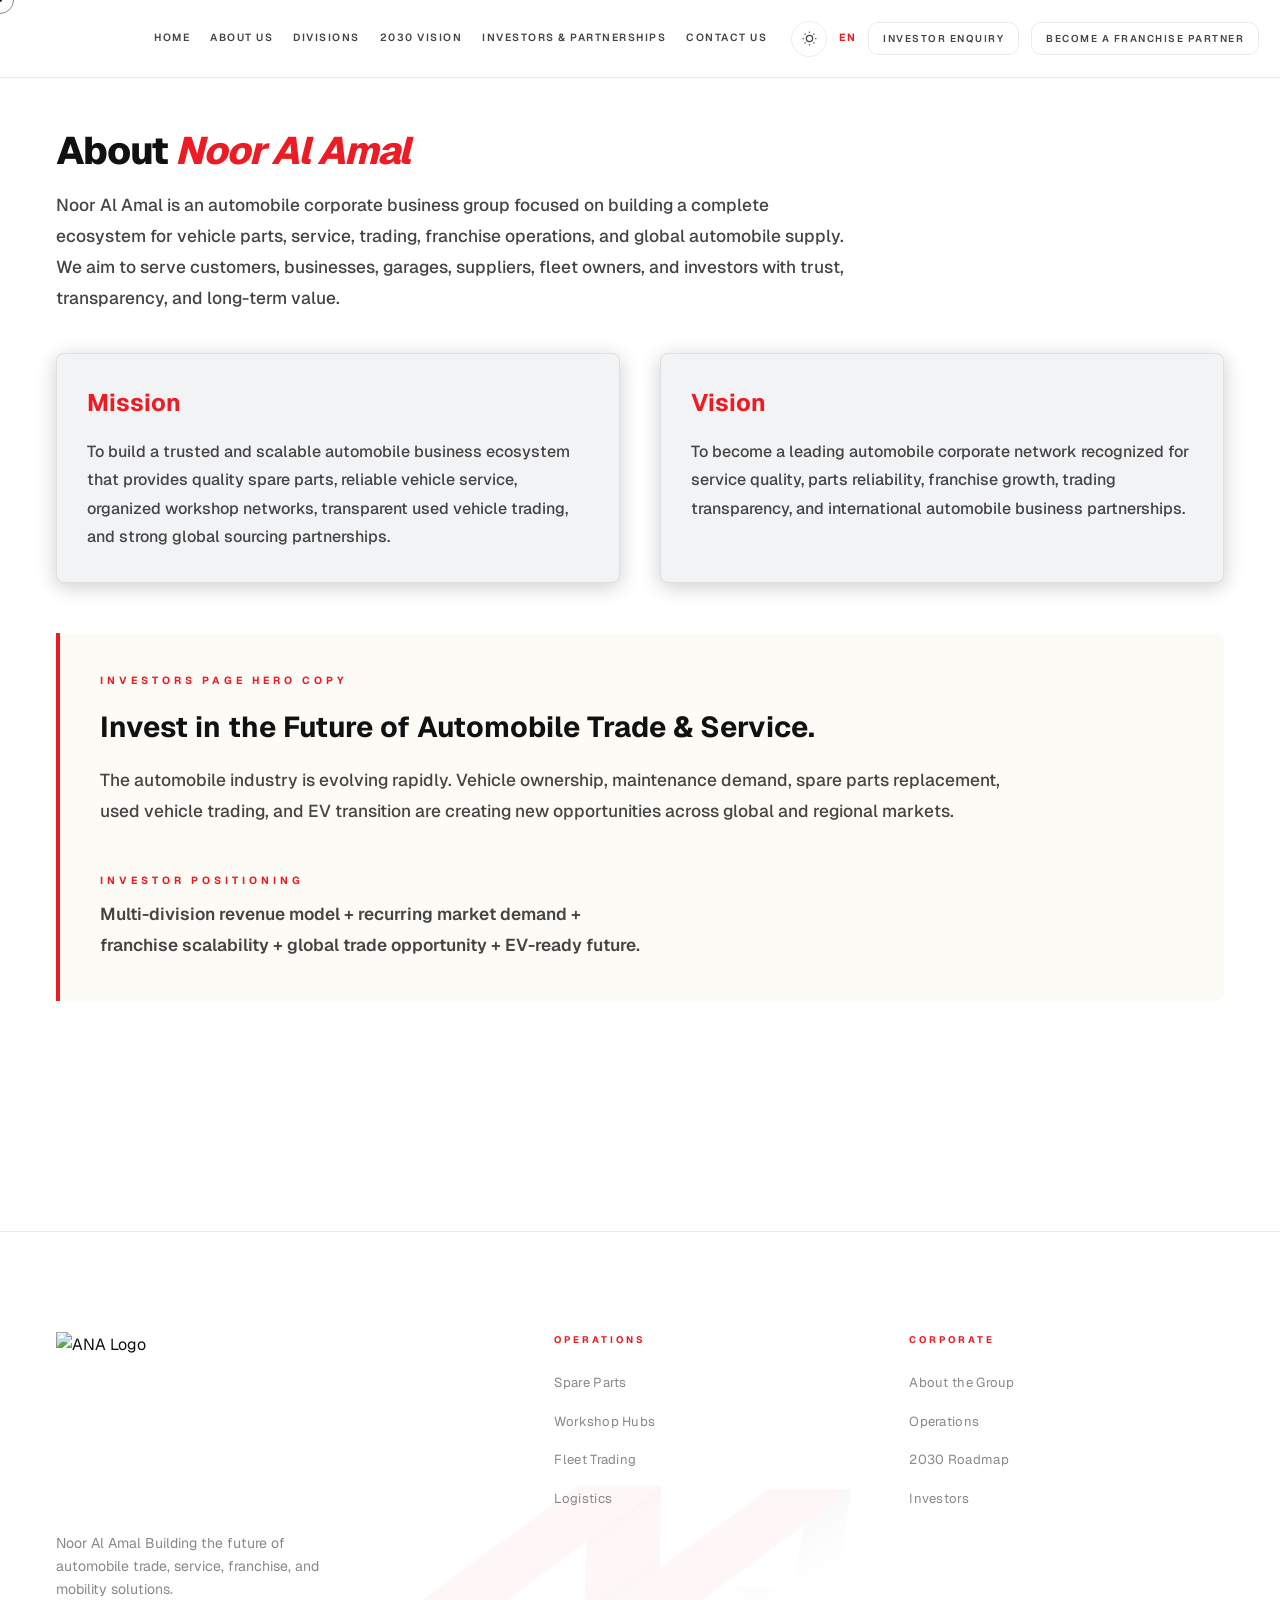
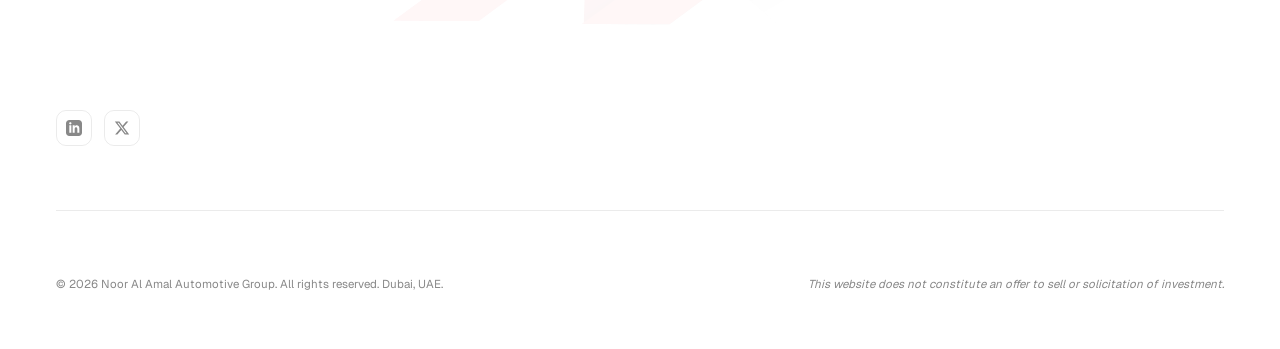
==== commit bf825ea4: "fixed" ====
--- a/about.html
+++ b/about.html
@@ -205,49 +205,40 @@
                     <p class="footer-desc">Noor Al Amal Building the future of automobile trade, service, franchise,
                         and mobility solutions.
                     </p>
-                    <div class="footer-socials">
-                        <a href="#" aria-label="LinkedIn" class="soc">
-                            <svg viewBox="0 0 24 24" width="16" height="16" fill="currentColor">
-                                <path
-                                    d="M19 0h-14c-2.761 0-5 2.239-5 5v14c0 2.761 2.239 5 5 5h14c2.762 0 5-2.239 5-5v-14c0-2.761-2.238-5-5-5zm-11 19h-3v-11h3v11zm-1.5-12.268c-.966 0-1.75-.79-1.75-1.764s.784-1.764 1.75-1.764 1.75.79 1.75 1.764-.783 1.764-1.75 1.764zm13.5 12.268h-3v-5.604c0-3.368-4-3.113-4 0v5.604h-3v-11h3v1.765c1.396-2.586 7-2.777 7 2.476v6.759z" />
-                            </svg>
-                        </a>
-                        <a href="#" aria-label="X / Twitter" class="soc">
-                            <svg viewBox="0 0 24 24" width="16" height="16" fill="currentColor">
-                                <path
-                                    d="M18.244 2.25h3.308l-7.227 8.26 8.502 11.24H16.17l-5.214-6.817L4.99 21.75H1.68l7.73-8.835L1.254 2.25H8.08l4.713 6.231zm-1.161 17.52h1.833L7.084 4.126H5.117z" />
-                            </svg>
-                        </a>
-                    </div>
                 </div>
                 <div class="footer-links">
                     <div class="fc">
                         <h5>OPERATIONS</h5>
                         <ul>
-                            <li><a href="#verticals">Spare Parts</a></li>
-                            <li><a href="#verticals">Workshop Hubs</a></li>
-                            <li><a href="#verticals">Fleet Trading</a></li>
-                            <li><a href="#verticals">Logistics</a></li>
+                            <li><a href="divisions.html#spare-parts">Spare Parts</a></li>
+                            <li><a href="divisions.html#workshop">Workshop Hubs</a></li>
+                            <li><a href="divisions.html#trading">Fleet Trading</a></li>
+                            <li><a href="divisions.html#logistics">Logistics</a></li>
                         </ul>
                     </div>
                     <div class="fc">
                         <h5>CORPORATE</h5>
                         <ul>
-                            <li><a href="#overview">About the Group</a></li>
-                            <li><a href="#excellence">Operations</a></li>
-                            <li><a href="#trajectory">2030 Roadmap</a></li>
-                            <li><a href="#investors">Investors</a></li>
+                            <li><a href="index.html#overview">About the Group</a></li>
+                            <li><a href="index.html#excellence">Operations</a></li>
+                            <li><a href="index.html#trajectory">2030 Roadmap</a></li>
+                            <li><a href="index.html#investors">Investors</a></li>
                         </ul>
                     </div>
-                    <div class="fc">
-                        <h5>LEGAL</h5>
-                        <ul>
-                            <li><a href="#">Terms of Engagement</a></li>
-                            <li><a href="#">Privacy Protocol</a></li>
-                            <li><a href="#">Compliance Registry</a></li>
-                            <li><a href="#">DIFC Disclosures</a></li>
-                        </ul>
-                    </div>
+                </div>
+                <div class="footer-socials">
+                    <a href="#" aria-label="LinkedIn" class="soc">
+                        <svg viewBox="0 0 24 24" width="16" height="16" fill="currentColor">
+                            <path
+                                d="M19 0h-14c-2.761 0-5 2.239-5 5v14c0 2.761 2.239 5 5 5h14c2.762 0 5-2.239 5-5v-14c0-2.761-2.238-5-5-5zm-11 19h-3v-11h3v11zm-1.5-12.268c-.966 0-1.75-.79-1.75-1.764s.784-1.764 1.75-1.764 1.75.79 1.75 1.764-.783 1.764-1.75 1.764zm13.5 12.268h-3v-5.604c0-3.368-4-3.113-4 0v5.604h-3v-11h3v1.765c1.396-2.586 7-2.777 7 2.476v6.759z" />
+                        </svg>
+                    </a>
+                    <a href="#" aria-label="X / Twitter" class="soc">
+                        <svg viewBox="0 0 24 24" width="16" height="16" fill="currentColor">
+                            <path
+                                d="M18.244 2.25h3.308l-7.227 8.26 8.502 11.24H16.17l-5.214-6.817L4.99 21.75H1.68l7.73-8.835L1.254 2.25H8.08l4.713 6.231zm-1.161 17.52h1.833L7.084 4.126H5.117z" />
+                        </svg>
+                    </a>
                 </div>
             </div>
             <div class="footer-bottom">
--- a/css/style.css
+++ b/css/style.css
@@ -596,7 +596,7 @@
     z-index: 800;
     border-bottom: 1px solid var(--border);
     transition: height 0.4s var(--ease), background 0.5s ease,
-        border-bottom 0.4s ease, backdrop-filter 0.5s ease;
+        border-bottom 0.4s ease, backdrop-filter 0.5s ease, transform 0.4s var(--ease);
 }
 
 .nav.glass-nav {
@@ -678,7 +678,7 @@
 }
 
 .logo-text span {
-    font-family: 'Montserrat', sans-serif;
+    font-family: var(--f-display);
     /* or your preferred font */
     font-size: 1.4rem;
     font-weight: 500;
@@ -918,6 +918,12 @@
     margin: 0;
     padding: 0;
     box-sizing: border-box;
+}
+
+*:focus,
+*:active {
+    outline: none !important;
+    -webkit-tap-highlight-color: transparent;
 }
 
 .hero {
@@ -3870,4 +3876,103 @@
     .fc h5 {
         margin-bottom: 12px;
     }
+}
+
+/* ═══════════════════════════════════════════════════════════
+   COUNTRIES SLIDER
+═══════════════════════════════════════════════════════════ */
+.countries-header {
+    margin-bottom: 30px;
+}
+
+.countries-header h2 {
+    font-size: clamp(2rem, 4vw, 2.5rem);
+    font-weight: 500;
+    color: #000000;
+    margin: 0;
+}
+
+[data-theme="dark"] .countries-header h2 {
+    color: var(--text);
+}
+
+.countries-swiper {
+    width: 100%;
+    margin-bottom: 60px;
+    overflow: hidden;
+}
+
+.country-slide {
+    position: relative;
+    height: 600px;
+    overflow: hidden;
+    cursor: pointer;
+    flex-shrink: 0;
+}
+
+.country-slide img {
+    width: 100%;
+    height: 100%;
+    object-fit: cover;
+    transition: transform 0.6s cubic-bezier(0.16, 1, 0.3, 1);
+}
+
+.country-slide::after {
+    content: '';
+    position: absolute;
+    inset: 0;
+    background: linear-gradient(to bottom, rgba(0, 0, 0, 0.4) 0%, transparent 40%, rgba(0, 0, 0, 0.6) 100%);
+    pointer-events: none;
+    transition: background 0.6s ease;
+}
+
+.country-slide:hover img {
+    transform: scale(1.05);
+}
+
+.country-slide:hover::after {
+    background: linear-gradient(to bottom, rgba(0, 0, 0, 0.2) 0%, transparent 40%, rgba(0, 0, 0, 0.4) 100%);
+}
+
+.country-name {
+    position: absolute;
+    top: 24px;
+    left: 24px;
+    color: #ffffff;
+    font-family: var(--f-display);
+    font-size: 2rem;
+    font-weight: 700;
+    z-index: 2;
+    margin: 0;
+    line-height: 1.1;
+    text-shadow: 0 2px 10px rgba(0, 0, 0, 0.4);
+}
+
+.country-plus {
+    position: absolute;
+    bottom: 24px;
+    right: 24px;
+    width: 36px;
+    height: 36px;
+    background: rgba(255, 255, 255, 0.4);
+    backdrop-filter: blur(4px);
+    color: #ffffff;
+    display: flex;
+    align-items: center;
+    justify-content: center;
+    font-size: 1.5rem;
+    font-weight: 300;
+    z-index: 2;
+    transition: background 0.3s;
+}
+
+.country-slide:hover .country-plus {
+    background: rgba(255, 255, 255, 0.6);
+}
+
+@media (max-width: 768px) {
+    .country-slide {
+        width: 260px;
+        height: 340px;
+    }
 }
